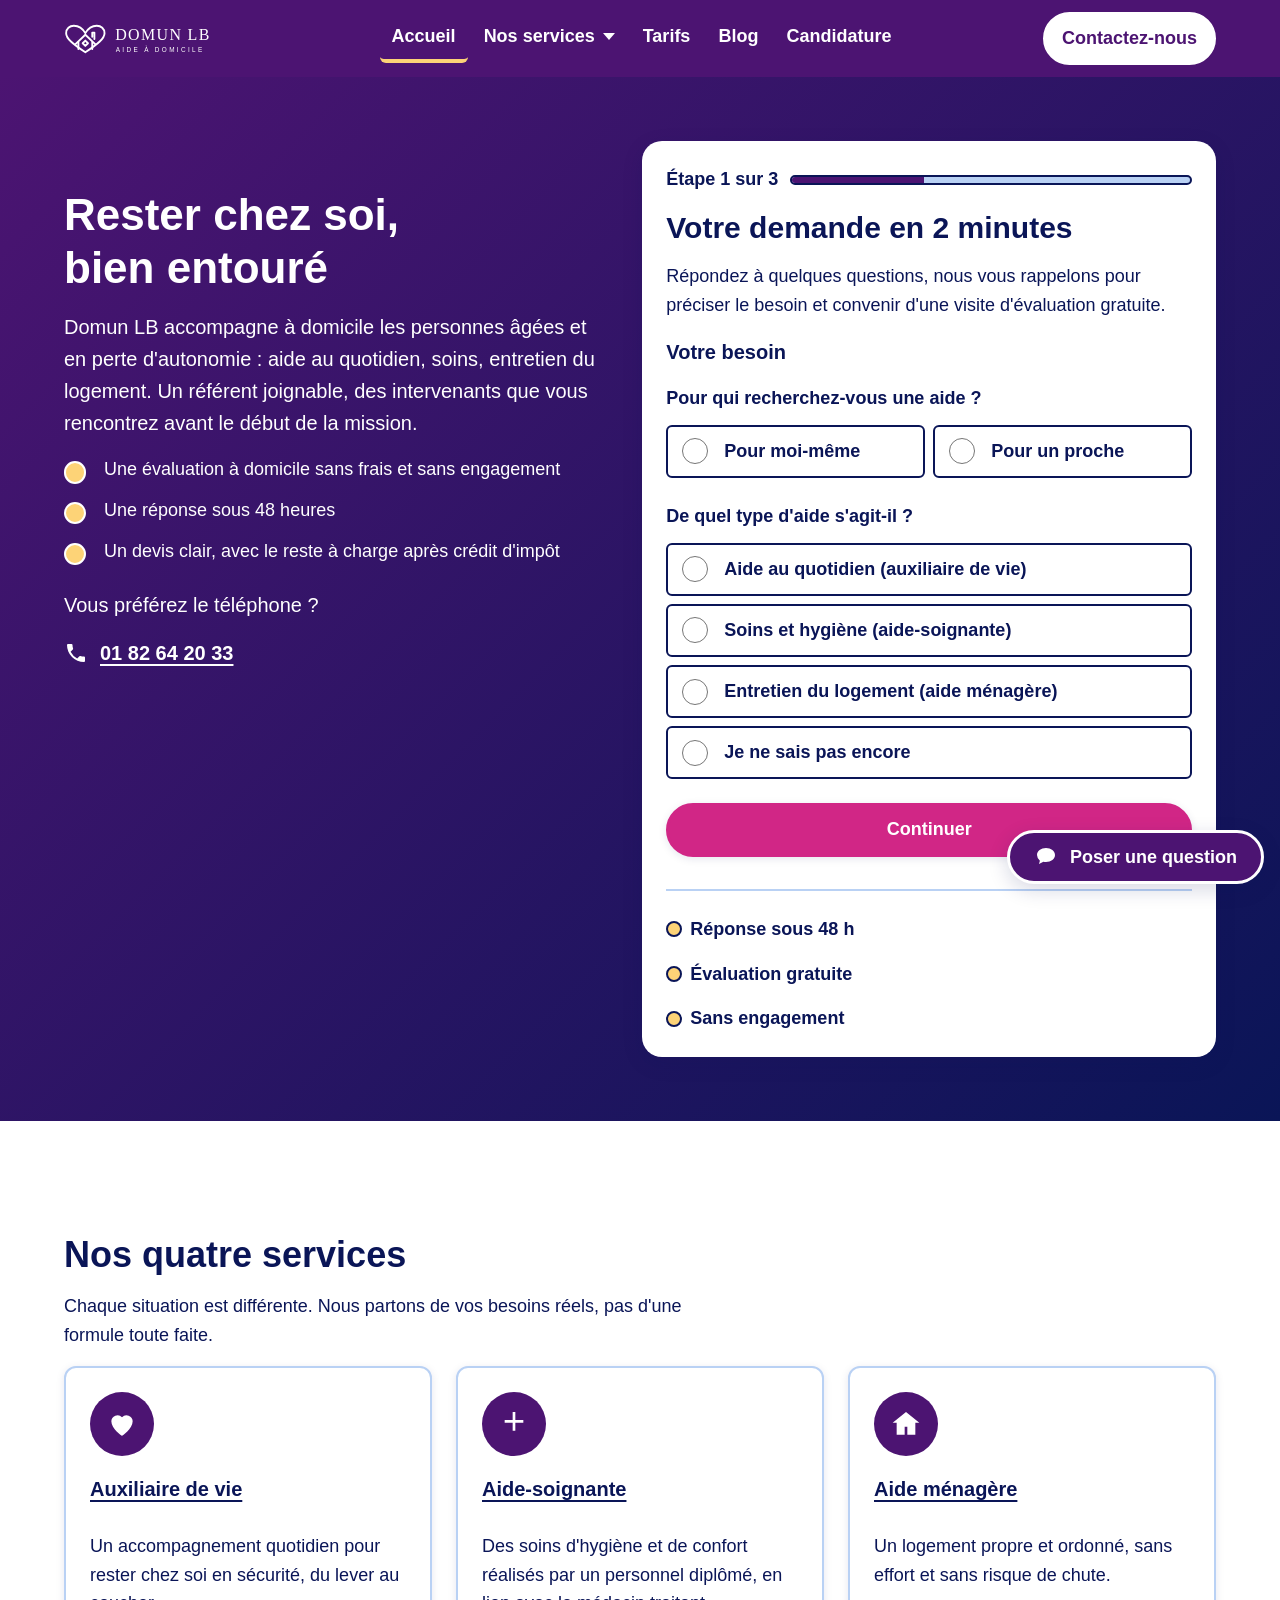
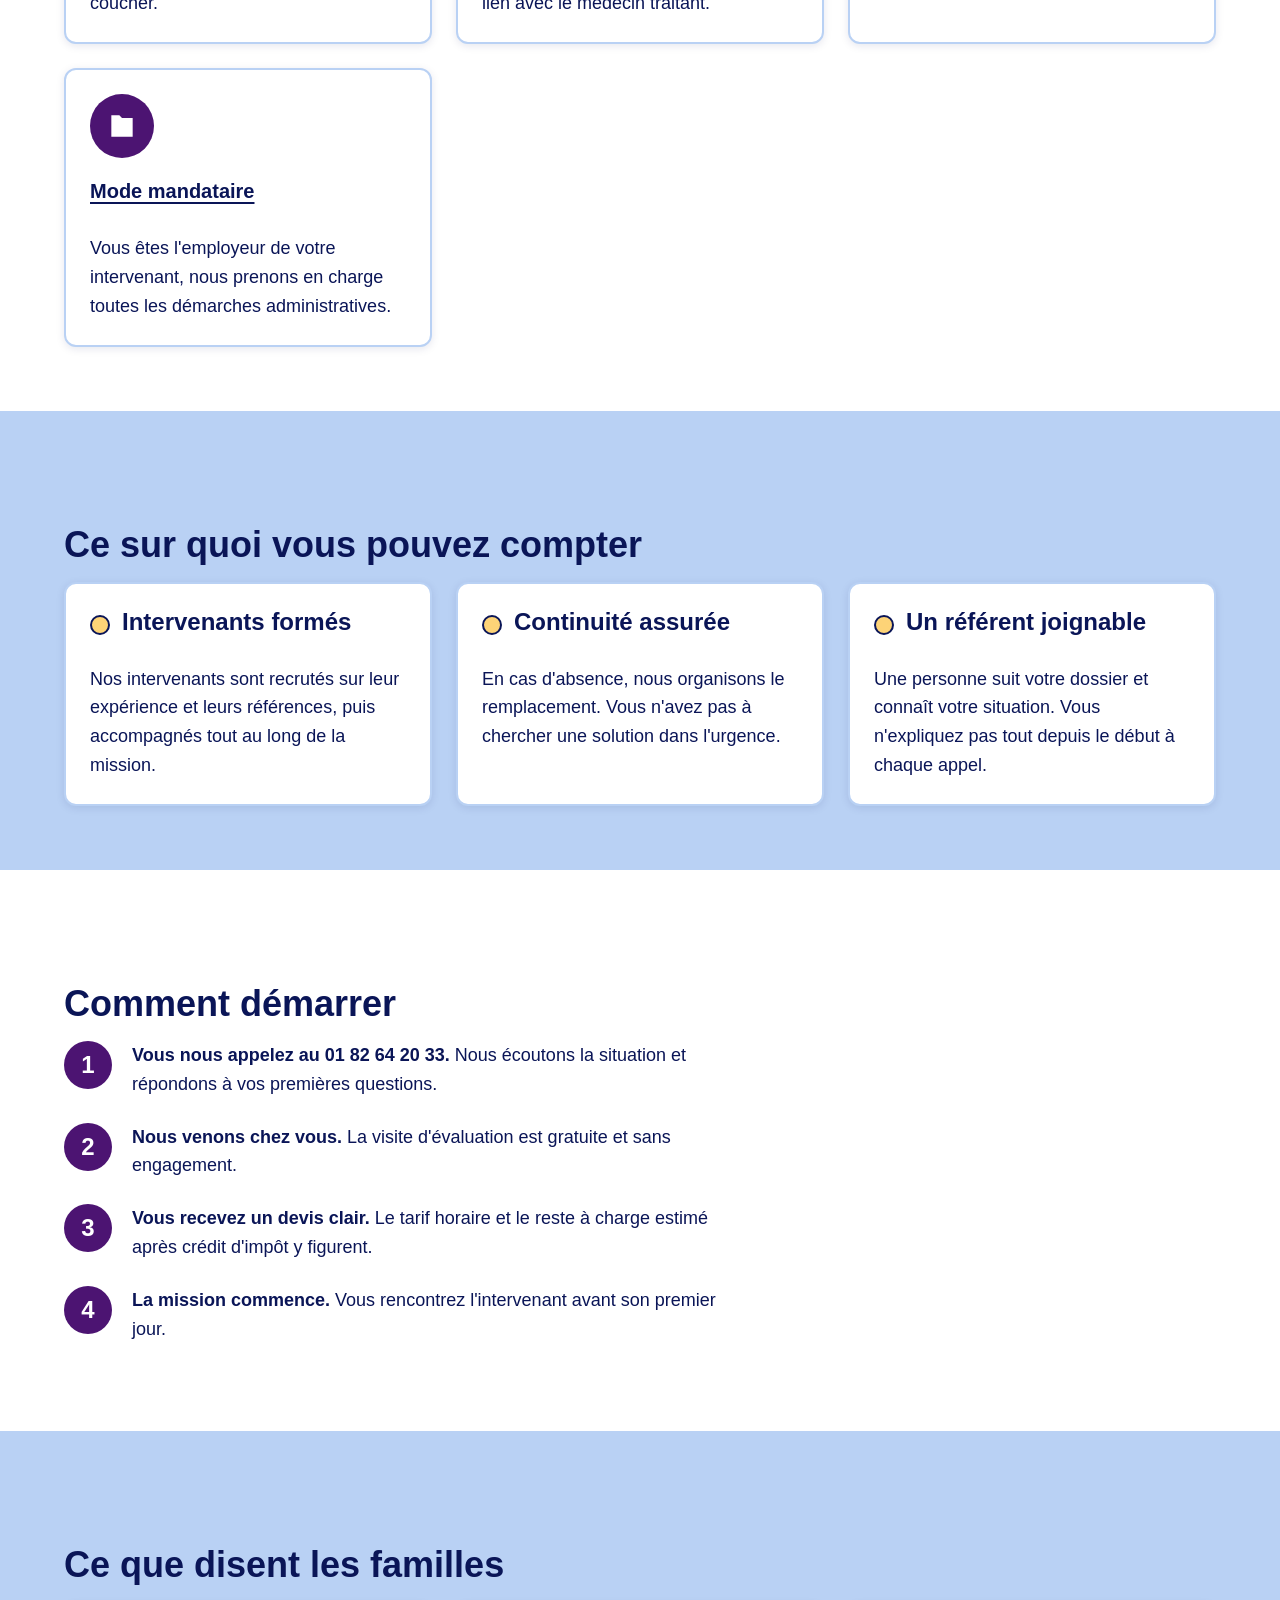
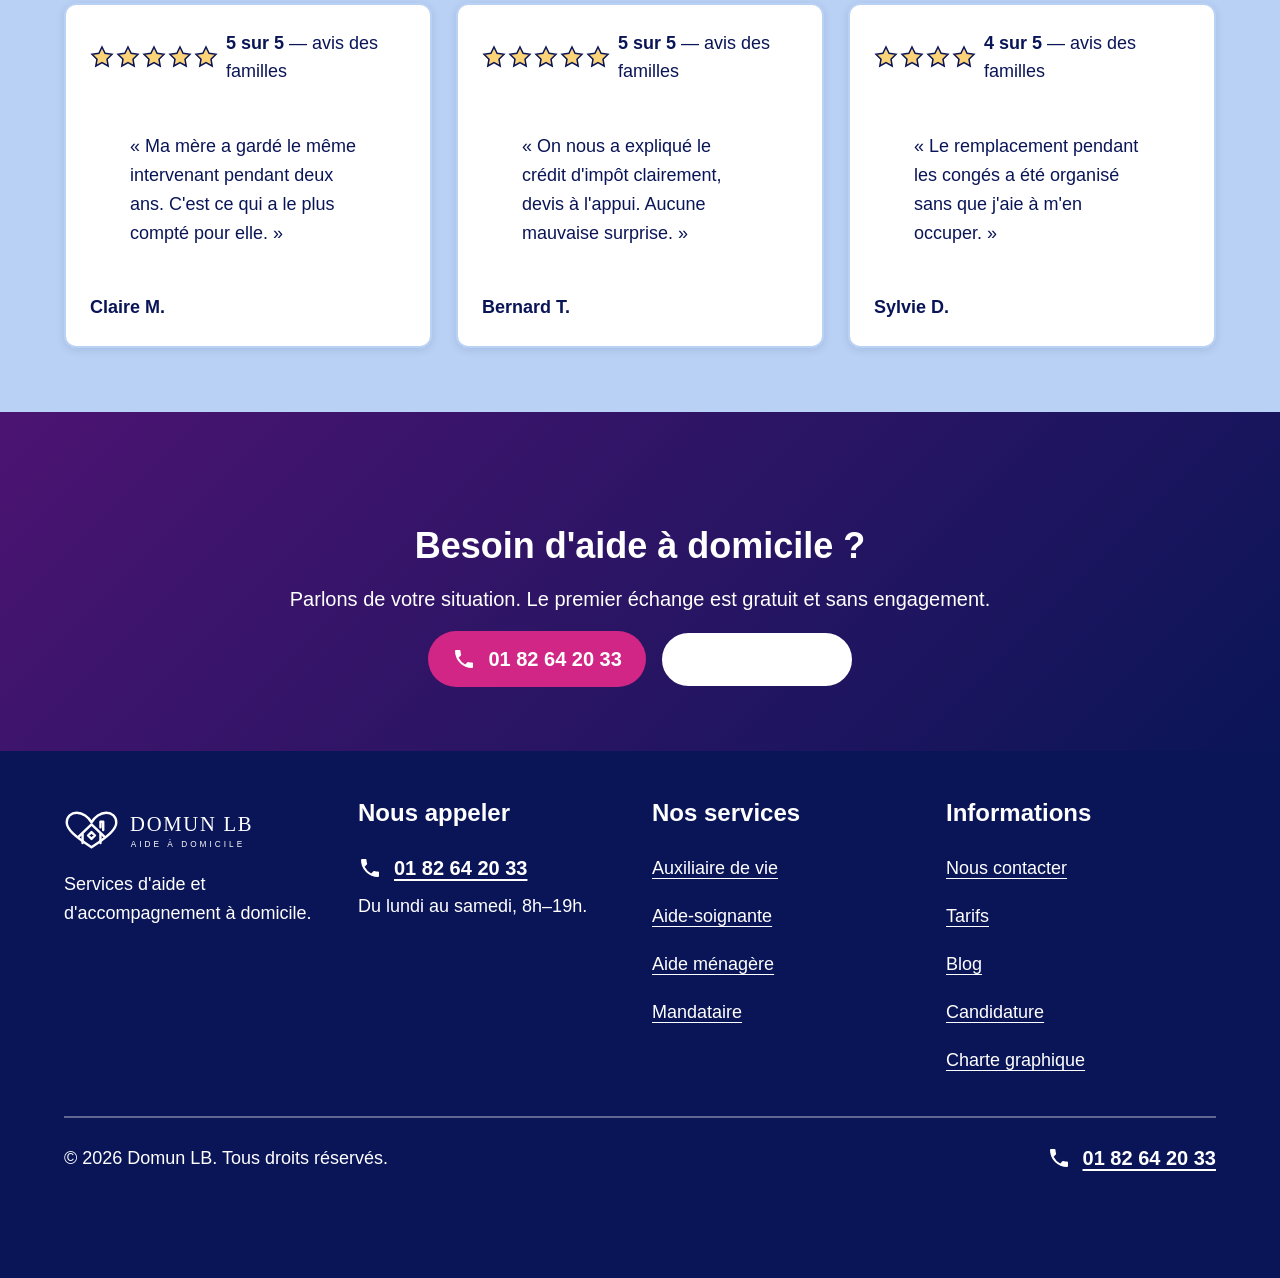
==== index.html @ 0ce753d1 "Feuille de style unique versionnée, et réassurance desserrée Vous voyiez pour la troisième fois une " ====
<!DOCTYPE html>
<html lang="fr">
<head>
<meta charset="utf-8">
<meta name="viewport" content="width=device-width, initial-scale=1">
<title>Aide à domicile pour personnes âgées | Domun LB</title>
<meta name="description" content="Domun LB : auxiliaire de vie, aide-soignante, aide ménagère et mode mandataire. Évaluation à domicile gratuite. 01 82 64 20 33">
<link rel="stylesheet" href="assets/css/domun.css?v=c7c0f2ed6d">
</head>
<body>
<a class="lien-evitement" href="#contenu">Aller au contenu principal</a>

<header class="entete" data-entete>
  <div class="conteneur">
    <a class="entete__logo" href="index.html">
      <img src="assets/img/logo-domunlb-provisoire.svg" alt="Domun LB, accueil" width="330" height="90">
    </a>
    <nav class="entete__nav" id="navigation-principale" data-nav
         aria-label="Navigation principale">
      <ul class="nav-liste">
          <li><a href="index.html" aria-current="page">Accueil</a></li>
          <li class="nav-groupe"><button type="button" class="nav-groupe__bouton" data-sous-menu aria-expanded="false" aria-controls="sous-menu-services">Nos services<span class="nav-groupe__chevron" aria-hidden="true"></span></button><ul class="nav-groupe__liste" id="sous-menu-services" hidden><li><a href="services/auxiliaire-de-vie.html">Auxiliaire de vie</a></li><li><a href="services/aide-soignante.html">Aide-soignante</a></li><li><a href="services/aide-menagere.html">Aide ménagère</a></li><li><a href="services/mandataire.html">Mandataire</a></li></ul></li>
          <li><a href="tarifs.html">Tarifs</a></li>
          <li><a href="blog.html">Blog</a></li>
          <li><a href="candidature.html">Candidature</a></li>
      </ul>
    </nav>
    <div class="entete__actions">
      <a class="bouton bouton--inverse entete__cta" href="contact.html"
         >
        Contactez-nous
      </a>
      <button class="bouton-menu" type="button" data-bouton-menu hidden
              aria-label="Menu" aria-expanded="false"
              aria-controls="navigation-principale">
        <span class="bouton-menu__barres" aria-hidden="true"></span>
        <span class="bouton-menu__texte">Menu</span>
      </button>
    </div>
  </div>
</header>
<main id="contenu">
<section class="section section--degrade">
  <div class="conteneur">
    <div class="duo duo--formulaire">
      <div class="entete-page">
        <h1>Rester chez soi, bien entouré</h1>
        <p class="chapo">Domun LB accompagne à domicile les personnes âgées et en
          perte d'autonomie&nbsp;: aide au quotidien, soins, entretien du logement.
          Un référent joignable, des intervenants que vous rencontrez avant le
          début de la mission.</p>
        <ul class="liste-puces">
          <li>Une évaluation à domicile sans frais et sans engagement</li>
          <li>Une réponse sous 48&nbsp;heures</li>
          <li>Un devis clair, avec le reste à charge après crédit d'impôt</li>
        </ul>
        <p class="accroche-tel">Vous préférez le téléphone&nbsp;?<br>
          <a class="tel" href="tel:+33182642033"><svg class="tel__icone" viewBox="0 0 24 24" aria-hidden="true" focusable="false"><path d="M6.6 10.8a15.1 15.1 0 0 0 6.6 6.6l2.2-2.2a1 1 0 0 1 1-.24 11.4 11.4 0 0 0 3.6.58 1 1 0 0 1 1 1V20a1 1 0 0 1-1 1A17 17 0 0 1 3 4a1 1 0 0 1 1-1h3.5a1 1 0 0 1 1 1 11.4 11.4 0 0 0 .58 3.6 1 1 0 0 1-.25 1z"/></svg><span class="visuellement-cache">Nous appeler au </span><span class="tel__numero">01 82 64 20 33</span></a></p>
      </div>
      <form class="qualif" data-qualification
      action="#" method="post" novalidate aria-labelledby="titre-qualif">
  <h2 id="titre-qualif">Votre demande en 2 minutes</h2>
  <p>Répondez à quelques questions, nous vous rappelons pour préciser le besoin
    et convenir d'une visite d'évaluation gratuite.</p>

  <fieldset class="qualif__etape" data-etape="1">
    <legend>Votre besoin</legend>
    <div class="qualif__question">
        <span class="qualif__intitule" id="intitule-pour-qui">Pour qui recherchez-vous une aide&nbsp;?</span>
        <div class="qualif__options qualif__options--paire" role="radiogroup"
             aria-labelledby="intitule-pour-qui" data-groupe-requis="pour-qui">
          <div class="qualif__option">
            <input type="radio" id="pour-qui-0" name="pour-qui" value="Pour moi-même">
            <label for="pour-qui-0">Pour moi-même</label>
          </div><div class="qualif__option">
            <input type="radio" id="pour-qui-1" name="pour-qui" value="Pour un proche">
            <label for="pour-qui-1">Pour un proche</label>
          </div>
        </div>
      </div>
    <div class="qualif__question">
        <span class="qualif__intitule" id="intitule-type-aide">De quel type d'aide s'agit-il&nbsp;?</span>
        <div class="qualif__options" role="radiogroup"
             aria-labelledby="intitule-type-aide" data-groupe-requis="type-aide">
          <div class="qualif__option">
            <input type="radio" id="type-aide-0" name="type-aide" value="Aide au quotidien (auxiliaire de vie)">
            <label for="type-aide-0">Aide au quotidien (auxiliaire de vie)</label>
          </div><div class="qualif__option">
            <input type="radio" id="type-aide-1" name="type-aide" value="Soins et hygiène (aide-soignante)">
            <label for="type-aide-1">Soins et hygiène (aide-soignante)</label>
          </div><div class="qualif__option">
            <input type="radio" id="type-aide-2" name="type-aide" value="Entretien du logement (aide ménagère)">
            <label for="type-aide-2">Entretien du logement (aide ménagère)</label>
          </div><div class="qualif__option">
            <input type="radio" id="type-aide-3" name="type-aide" value="Je ne sais pas encore">
            <label for="type-aide-3">Je ne sais pas encore</label>
          </div>
        </div>
      </div>
  </fieldset>

  <fieldset class="qualif__etape" data-etape="2">
    <legend>Le rythme souhaité</legend>
    <div class="qualif__question">
        <span class="qualif__intitule" id="intitule-volume">Quel volume d'aide envisagez-vous&nbsp;?</span>
        <div class="qualif__options" role="radiogroup"
             aria-labelledby="intitule-volume" data-groupe-requis="volume">
          <div class="qualif__option">
            <input type="radio" id="volume-0" name="volume" value="Quelques heures par semaine">
            <label for="volume-0">Quelques heures par semaine</label>
          </div><div class="qualif__option">
            <input type="radio" id="volume-1" name="volume" value="Plusieurs heures par jour">
            <label for="volume-1">Plusieurs heures par jour</label>
          </div><div class="qualif__option">
            <input type="radio" id="volume-2" name="volume" value="Une présence jour et nuit">
            <label for="volume-2">Une présence jour et nuit</label>
          </div><div class="qualif__option">
            <input type="radio" id="volume-3" name="volume" value="Je ne sais pas encore">
            <label for="volume-3">Je ne sais pas encore</label>
          </div>
        </div>
      </div>
    <div class="qualif__question">
        <span class="qualif__intitule" id="intitule-delai">Quand souhaitez-vous démarrer&nbsp;?</span>
        <div class="qualif__options qualif__options--paire" role="radiogroup"
             aria-labelledby="intitule-delai" data-groupe-requis="delai">
          <div class="qualif__option">
            <input type="radio" id="delai-0" name="delai" value="Dès que possible">
            <label for="delai-0">Dès que possible</label>
          </div><div class="qualif__option">
            <input type="radio" id="delai-1" name="delai" value="Dans les 15 jours">
            <label for="delai-1">Dans les 15 jours</label>
          </div><div class="qualif__option">
            <input type="radio" id="delai-2" name="delai" value="Dans le mois">
            <label for="delai-2">Dans le mois</label>
          </div><div class="qualif__option">
            <input type="radio" id="delai-3" name="delai" value="Je me renseigne">
            <label for="delai-3">Je me renseigne</label>
          </div>
        </div>
      </div>
  </fieldset>

  <fieldset class="qualif__etape" data-etape="3">
    <legend>Vos coordonnées</legend>
    <div class="champ">
      <label class="champ__libelle" for="qualif-cp">
        Code postal <span class="champ__obligatoire">(obligatoire)</span>
      </label>
      <span class="champ__aide" id="qualif-aide-cp">
        Pour vous orienter vers l'équipe de votre secteur.
      </span>
      <input type="text" id="qualif-cp" name="code-postal" required
             inputmode="numeric" autocomplete="postal-code"
             aria-describedby="qualif-aide-cp">
    </div>
    <div class="champ">
      <label class="champ__libelle" for="qualif-nom">
        Nom et prénom <span class="champ__obligatoire">(obligatoire)</span>
      </label>
      <input type="text" id="qualif-nom" name="nom" required autocomplete="name">
    </div>
    <div class="champ">
      <label class="champ__libelle" for="qualif-tel">
        Téléphone <span class="champ__obligatoire">(obligatoire)</span>
      </label>
      <span class="champ__aide" id="qualif-aide-tel">
        C'est par téléphone que nous vous rappelons. Exemple&nbsp;: 06 12 34 56 78
      </span>
      <input type="tel" id="qualif-tel" name="telephone" required
             autocomplete="tel" aria-describedby="qualif-aide-tel">
    </div>
    <div class="champ">
      <label class="champ__libelle" for="qualif-courriel">Adresse électronique</label>
      <span class="champ__aide" id="qualif-aide-courriel">
        Facultatif. Nous vous répondons par téléphone si vous n'en avez pas.
      </span>
      <input type="email" id="qualif-courriel" name="courriel"
             autocomplete="email" aria-describedby="qualif-aide-courriel">
    </div>
    <div class="champ">
      <div class="choix">
        <input type="checkbox" id="qualif-consentement" name="consentement"
               value="oui" required>
        <label for="qualif-consentement">
          J'accepte d'être rappelé par Domun LB au sujet de ma demande
          <span class="champ__obligatoire">(obligatoire)</span>
        </label>
      </div>
    </div>
  </fieldset>

  <button class="bouton bouton--principal bouton--large" type="submit" data-envoi>
    Être rappelé gratuitement
  </button>

  <ul class="reassurance qualif__reassurance">
    <li>Réponse sous 48&nbsp;h</li>
    <li>Évaluation gratuite</li>
    <li>Sans engagement</li>
  </ul>
</form>
    </div>
  </div>
</section>

<section class="section">
  <div class="conteneur">
    <h2>Nos quatre services</h2>
    <p>Chaque situation est différente. Nous partons de vos besoins réels, pas
      d'une formule toute faite.</p>
    <div class="grille"><article class="carte carte--lien">
      <span class="carte__icone" aria-hidden="true"><svg viewBox="0 0 24 24"><path d="M12 21s-8-5.2-8-11a4.6 4.6 0 0 1 8-3 4.6 4.6 0 0 1 8 3c0 5.8-8 11-8 11z"/></svg></span>
      <h3><a class="carte__lien" href="services/auxiliaire-de-vie.html">Auxiliaire de vie</a></h3>
      <p>Un accompagnement quotidien pour rester chez soi en sécurité, du lever au coucher.</p>
    </article><article class="carte carte--lien">
      <span class="carte__icone" aria-hidden="true"><svg viewBox="0 0 24 24"><path d="M13 3h-2v6H5v2h6v6h2v-6h6V9h-6z"/></svg></span>
      <h3><a class="carte__lien" href="services/aide-soignante.html">Aide-soignante</a></h3>
      <p>Des soins d'hygiène et de confort réalisés par un personnel diplômé, en lien avec le médecin traitant.</p>
    </article><article class="carte carte--lien">
      <span class="carte__icone" aria-hidden="true"><svg viewBox="0 0 24 24"><path d="M12 3 2 11h3v9h6v-6h2v6h6v-9h3z"/></svg></span>
      <h3><a class="carte__lien" href="services/aide-menagere.html">Aide ménagère</a></h3>
      <p>Un logement propre et ordonné, sans effort et sans risque de chute.</p>
    </article><article class="carte carte--lien">
      <span class="carte__icone" aria-hidden="true"><svg viewBox="0 0 24 24"><path d="M4 4h6l2 2h8v14H4z"/></svg></span>
      <h3><a class="carte__lien" href="services/mandataire.html">Mode mandataire</a></h3>
      <p>Vous êtes l'employeur de votre intervenant, nous prenons en charge toutes les démarches administratives.</p>
    </article></div>
  </div>
</section>

<section class="section section--clair">
  <div class="conteneur">
    <h2>Ce sur quoi vous pouvez compter</h2>
    <div class="grille">
      <div class="carte">
        <h3 class="carte__titre">Intervenants formés</h3>
        <p>Nos intervenants sont recrutés sur leur expérience et leurs
          références, puis accompagnés tout au long de la mission.</p>
      </div>
      <div class="carte">
        <h3 class="carte__titre">Continuité assurée</h3>
        <p>En cas d'absence, nous organisons le remplacement. Vous n'avez pas à
          chercher une solution dans l'urgence.</p>
      </div>
      <div class="carte">
        <h3 class="carte__titre">Un référent joignable</h3>
        <p>Une personne suit votre dossier et connaît votre situation. Vous
          n'expliquez pas tout depuis le début à chaque appel.</p>
      </div>
    </div>
  </div>
</section>

<section class="section">
  <div class="conteneur">
    <h2>Comment démarrer</h2>
    <ol class="etapes">
      <li><strong>Vous nous appelez au 01 82 64 20 33.</strong> Nous écoutons la
        situation et répondons à vos premières questions.</li>
      <li><strong>Nous venons chez vous.</strong> La visite d'évaluation est
        gratuite et sans engagement.</li>
      <li><strong>Vous recevez un devis clair.</strong> Le tarif horaire et le
        reste à charge estimé après crédit d'impôt y figurent.</li>
      <li><strong>La mission commence.</strong> Vous rencontrez l'intervenant
        avant son premier jour.</li>
    </ol>
  </div>
</section>

<section class="section section--clair">
  <div class="conteneur">
    <h2>Ce que disent les familles</h2>
    <div class="grille">
      <article class="carte">
        <p class="note"><span class="note__etoiles" aria-hidden="true"><svg viewBox="0 0 24 24" aria-hidden="true" focusable="false"><path d="m12 2 3.1 6.3 6.9 1-5 4.9 1.2 6.8-6.2-3.3-6.2 3.3L7 14.2l-5-4.9 6.9-1z"/></svg><svg viewBox="0 0 24 24" aria-hidden="true" focusable="false"><path d="m12 2 3.1 6.3 6.9 1-5 4.9 1.2 6.8-6.2-3.3-6.2 3.3L7 14.2l-5-4.9 6.9-1z"/></svg><svg viewBox="0 0 24 24" aria-hidden="true" focusable="false"><path d="m12 2 3.1 6.3 6.9 1-5 4.9 1.2 6.8-6.2-3.3-6.2 3.3L7 14.2l-5-4.9 6.9-1z"/></svg><svg viewBox="0 0 24 24" aria-hidden="true" focusable="false"><path d="m12 2 3.1 6.3 6.9 1-5 4.9 1.2 6.8-6.2-3.3-6.2 3.3L7 14.2l-5-4.9 6.9-1z"/></svg><svg viewBox="0 0 24 24" aria-hidden="true" focusable="false"><path d="m12 2 3.1 6.3 6.9 1-5 4.9 1.2 6.8-6.2-3.3-6.2 3.3L7 14.2l-5-4.9 6.9-1z"/></svg></span><span><strong>5 sur 5</strong> — avis des familles</span></p>
        <blockquote><p>«&nbsp;Ma mère a gardé le même intervenant pendant deux ans.
          C'est ce qui a le plus compté pour elle.&nbsp;»</p></blockquote>
        <p><strong>Claire M.</strong></p>
      </article>
      <article class="carte">
        <p class="note"><span class="note__etoiles" aria-hidden="true"><svg viewBox="0 0 24 24" aria-hidden="true" focusable="false"><path d="m12 2 3.1 6.3 6.9 1-5 4.9 1.2 6.8-6.2-3.3-6.2 3.3L7 14.2l-5-4.9 6.9-1z"/></svg><svg viewBox="0 0 24 24" aria-hidden="true" focusable="false"><path d="m12 2 3.1 6.3 6.9 1-5 4.9 1.2 6.8-6.2-3.3-6.2 3.3L7 14.2l-5-4.9 6.9-1z"/></svg><svg viewBox="0 0 24 24" aria-hidden="true" focusable="false"><path d="m12 2 3.1 6.3 6.9 1-5 4.9 1.2 6.8-6.2-3.3-6.2 3.3L7 14.2l-5-4.9 6.9-1z"/></svg><svg viewBox="0 0 24 24" aria-hidden="true" focusable="false"><path d="m12 2 3.1 6.3 6.9 1-5 4.9 1.2 6.8-6.2-3.3-6.2 3.3L7 14.2l-5-4.9 6.9-1z"/></svg><svg viewBox="0 0 24 24" aria-hidden="true" focusable="false"><path d="m12 2 3.1 6.3 6.9 1-5 4.9 1.2 6.8-6.2-3.3-6.2 3.3L7 14.2l-5-4.9 6.9-1z"/></svg></span><span><strong>5 sur 5</strong> — avis des familles</span></p>
        <blockquote><p>«&nbsp;On nous a expliqué le crédit d'impôt clairement,
          devis à l'appui. Aucune mauvaise surprise.&nbsp;»</p></blockquote>
        <p><strong>Bernard T.</strong></p>
      </article>
      <article class="carte">
        <p class="note"><span class="note__etoiles" aria-hidden="true"><svg viewBox="0 0 24 24" aria-hidden="true" focusable="false"><path d="m12 2 3.1 6.3 6.9 1-5 4.9 1.2 6.8-6.2-3.3-6.2 3.3L7 14.2l-5-4.9 6.9-1z"/></svg><svg viewBox="0 0 24 24" aria-hidden="true" focusable="false"><path d="m12 2 3.1 6.3 6.9 1-5 4.9 1.2 6.8-6.2-3.3-6.2 3.3L7 14.2l-5-4.9 6.9-1z"/></svg><svg viewBox="0 0 24 24" aria-hidden="true" focusable="false"><path d="m12 2 3.1 6.3 6.9 1-5 4.9 1.2 6.8-6.2-3.3-6.2 3.3L7 14.2l-5-4.9 6.9-1z"/></svg><svg viewBox="0 0 24 24" aria-hidden="true" focusable="false"><path d="m12 2 3.1 6.3 6.9 1-5 4.9 1.2 6.8-6.2-3.3-6.2 3.3L7 14.2l-5-4.9 6.9-1z"/></svg></span><span><strong>4 sur 5</strong> — avis des familles</span></p>
        <blockquote><p>«&nbsp;Le remplacement pendant les congés a été organisé
          sans que j'aie à m'en occuper.&nbsp;»</p></blockquote>
        <p><strong>Sylvie D.</strong></p>
      </article>
    </div>
  </div>
</section>

<section class="section section--degrade">
  <div class="conteneur centre rappel-action">
    <h2>Besoin d'aide à domicile&nbsp;?</h2>
    <p>Parlons de votre situation. Le premier échange est gratuit et sans engagement.</p>
    <div class="groupe-boutons">
      <a class="tel tel--bouton" href="tel:+33182642033"><svg class="tel__icone" viewBox="0 0 24 24" aria-hidden="true" focusable="false"><path d="M6.6 10.8a15.1 15.1 0 0 0 6.6 6.6l2.2-2.2a1 1 0 0 1 1-.24 11.4 11.4 0 0 0 3.6.58 1 1 0 0 1 1 1V20a1 1 0 0 1-1 1A17 17 0 0 1 3 4a1 1 0 0 1 1-1h3.5a1 1 0 0 1 1 1 11.4 11.4 0 0 0 .58 3.6 1 1 0 0 1-.25 1z"/></svg><span class="visuellement-cache">Nous appeler au </span><span class="tel__numero">01 82 64 20 33</span></a>
      <a class="bouton bouton--inverse" href="tarifs.html">Voir nos tarifs</a>
    </div>
  </div>
</section>
</main>
<footer class="pied">
  <div class="conteneur">
    <div class="grille grille--4">
      <div>
        <span class="pied__logo"><img src="assets/img/logo-domunlb-provisoire.svg" alt="Domun LB" width="330" height="90"></span>
        <p>Services d'aide et d'accompagnement à domicile.</p>
      </div>
      <div>
        <h2>Nous appeler</h2>
        <a class="tel" href="tel:+33182642033"><svg class="tel__icone" viewBox="0 0 24 24" aria-hidden="true" focusable="false"><path d="M6.6 10.8a15.1 15.1 0 0 0 6.6 6.6l2.2-2.2a1 1 0 0 1 1-.24 11.4 11.4 0 0 0 3.6.58 1 1 0 0 1 1 1V20a1 1 0 0 1-1 1A17 17 0 0 1 3 4a1 1 0 0 1 1-1h3.5a1 1 0 0 1 1 1 11.4 11.4 0 0 0 .58 3.6 1 1 0 0 1-.25 1z"/></svg><span class="visuellement-cache">Appeler Domun LB au </span><span class="tel__numero">01 82 64 20 33</span></a>
        <p>Du lundi au samedi, 8h–19h.</p>
      </div>
      <div>
        <h2>Nos services</h2>
        <ul><li><a href="services/auxiliaire-de-vie.html">Auxiliaire de vie</a></li><li><a href="services/aide-soignante.html">Aide-soignante</a></li><li><a href="services/aide-menagere.html">Aide ménagère</a></li><li><a href="services/mandataire.html">Mandataire</a></li></ul>
      </div>
      <div>
        <h2>Informations</h2>
        <ul>
          <li><a href="contact.html">Nous contacter</a></li>
          <li><a href="tarifs.html">Tarifs</a></li>
          <li><a href="blog.html">Blog</a></li>
          <li><a href="candidature.html">Candidature</a></li>
          <li><a href="charte.html">Charte graphique</a></li>
        </ul>
      </div>
    </div>
    <div class="pied__bas">
      <p>© 2026 Domun LB. Tous droits réservés.</p>
      <a class="tel" href="tel:+33182642033"><svg class="tel__icone" viewBox="0 0 24 24" aria-hidden="true" focusable="false"><path d="M6.6 10.8a15.1 15.1 0 0 0 6.6 6.6l2.2-2.2a1 1 0 0 1 1-.24 11.4 11.4 0 0 0 3.6.58 1 1 0 0 1 1 1V20a1 1 0 0 1-1 1A17 17 0 0 1 3 4a1 1 0 0 1 1-1h3.5a1 1 0 0 1 1 1 11.4 11.4 0 0 0 .58 3.6 1 1 0 0 1-.25 1z"/></svg><span class="visuellement-cache">Appeler Domun LB au </span><span class="tel__numero">01 82 64 20 33</span></a>
    </div>
  </div>
</footer>
<div class="chat" data-chat data-prefixe="">
  <button class="chat__lanceur" type="button" data-chat-ouvrir hidden
          aria-expanded="false" aria-controls="chat-panneau">
    <span class="chat__icone"><svg viewBox="0 0 24 24" aria-hidden="true" focusable="false"><path d="M12 3c5 0 9 3.1 9 7s-4 7-9 7a11 11 0 0 1-2.6-.3L5 19l.9-3.3A7.6 7.6 0 0 1 3 10c0-3.9 4-7 9-7z"/></svg></span>
    <span>Poser une question</span>
  </button>

  <div class="chat__panneau" id="chat-panneau" role="dialog"
       aria-labelledby="chat-titre" hidden>
    <div class="chat__entete">
      <h2 class="chat__titre" id="chat-titre" tabindex="-1">Assistant Domun LB</h2>
      <button class="chat__fermer" type="button" data-chat-fermer>
        <span class="visuellement-cache">Fermer la discussion</span>
        <span aria-hidden="true">✕</span>
      </button>
    </div>
    <div class="chat__fil" data-chat-fil role="log" aria-live="polite"></div>
    <div class="chat__choix" data-chat-choix></div>
    <p class="chat__pied">
      Vous préférez parler à quelqu'un&nbsp;?
      <a class="tel" href="tel:+33182642033"><svg class="tel__icone" viewBox="0 0 24 24" aria-hidden="true" focusable="false"><path d="M6.6 10.8a15.1 15.1 0 0 0 6.6 6.6l2.2-2.2a1 1 0 0 1 1-.24 11.4 11.4 0 0 0 3.6.58 1 1 0 0 1 1 1V20a1 1 0 0 1-1 1A17 17 0 0 1 3 4a1 1 0 0 1 1-1h3.5a1 1 0 0 1 1 1 11.4 11.4 0 0 0 .58 3.6 1 1 0 0 1-.25 1z"/></svg><span class="visuellement-cache">Appeler Domun LB au </span><span class="tel__numero">01 82 64 20 33</span></a>
    </p>
  </div>
</div>
<script src="assets/js/navigation.js?v=c7c0f2ed6d" defer></script>
<script src="assets/js/chat.js?v=c7c0f2ed6d" defer></script>
<script src="assets/js/qualification.js?v=c7c0f2ed6d" defer></script>
</body>
</html>
---- assets/css/domun.css ----
/* FICHIER GÉNÉRÉ — ne pas modifier à la main.
   Produit par outils/generer.py à partir de : tokens.css, base.css, mise-en-page.css, composants.css.
   Modifier l'un de ces fichiers, puis relancer la génération. */

/* ==========================================================================
   Domun LB — Jetons de design (design tokens)
   Source unique de vérité pour la charte graphique.
   Aucune couleur ne doit être écrite en dur ailleurs que dans ce fichier.
   ========================================================================== */

:root {
  /* ---- Palette de marque — les 6 seules couleurs autorisées -------------- */
  --navy:   #0a1557;  /* texte principal, titres, pied de page                */
  --violet: #4c1472;  /* couleur de marque, aplats de section, icônes         */
  --rose:   #d12686;  /* boutons d'action et accents — jamais en texte courant */
  --bleu:   #b9d1f4;  /* fonds de section clairs, cartes, encadrés            */
  --jaune:  #fdd377;  /* badges, puces, surlignage, étoiles d'avis            */
  --blanc:  #ffffff;  /* fond de page                                         */

  /* ---- Rôles sémantiques -------------------------------------------------
     On ne consomme JAMAIS --navy/--rose… directement dans les composants :
     on passe par un rôle. Cela rend les règles de la charte lisibles dans
     le code et empêche les usages interdits (texte rose, texte sur jaune…). */

  /* Fonds */
  --fond-page:            var(--blanc);
  --fond-section-clair:   var(--bleu);
  --fond-section-marque:  var(--violet);
  --fond-carte:           var(--blanc);
  --fond-carte-clair:     var(--bleu);
  --fond-pied:            var(--navy);

  /* Textes — uniquement navy sur clair, blanc sur foncé. Contrastes vérifiés
     par outils/verifier-contrastes.py (navy/blanc 16,70:1 — navy/bleu 10,72:1
     — blanc/violet 12,72:1 — blanc/navy 16,70:1). */
  --texte:                var(--navy);
  --texte-sur-clair:      var(--navy);
  --texte-sur-marque:     var(--blanc);
  --texte-sur-pied:       var(--blanc);

  /* Actions */
  --action-fond:          var(--rose);   /* bouton principal, aplat plein     */
  --action-texte:         var(--blanc);  /* blanc/rose = 4,85:1 — conforme AA */
  --action-contour:       var(--violet); /* bouton secondaire                 */

  /* Réassurance — le jaune ne porte jamais de texte ni d'information seule.
     Contraste jaune/blanc = 1,42:1 : tout élément jaune reçoit donc un
     contour navy pour rester perceptible (cf. CHARTE.md §Écarts traités). */
  --reassurance:          var(--jaune);
  --reassurance-contour:  var(--navy);

  /* Bordures et séparateurs */
  --bordure:              var(--bleu);
  --bordure-forte:        var(--violet);

  /* Dégradé — violet vers navy uniquement, jamais violet vers rose. */
  --degrade-marque: linear-gradient(135deg, var(--violet) 0%, var(--navy) 100%);

  /* ---- Typographie -------------------------------------------------------
     Aucune taille n'est exprimée en px : tout est en rem pour que le réglage
     « taille du texte » du navigateur de l'utilisateur reste opérant. */
  --police: "Segoe UI", Roboto, "Helvetica Neue", Arial, system-ui, sans-serif;

  --texte-xs:  1rem;      /* 16 px — mentions légales uniquement, jamais du corps */
  --texte-s:   1.125rem;  /* 18 px — corps de texte, plancher absolu             */
  --texte-m:   1.25rem;   /* 20 px — corps des pages services, chapô             */
  --texte-l:   1.5rem;    /* 24 px                                               */
  --texte-xl:  clamp(1.5rem,   1.2rem + 1.4vw, 1.875rem);  /* 24 → 30 px  h3 */
  --texte-2xl: clamp(1.75rem,  1.3rem + 2.2vw, 2.25rem);   /* 28 → 36 px  h2 */
  --texte-3xl: clamp(2rem,     1.4rem + 3vw,   2.75rem);   /* 32 → 44 px  h1 */

  --interligne:        1.6;   /* non négociable sur tout le texte courant */
  --interligne-titre:  1.2;

  --graisse-normale: 400;
  --graisse-medium:  600;
  --graisse-forte:   700;

  /* ---- Espacements — échelle de 4 px ------------------------------------- */
  --esp-1: 0.25rem;  --esp-2: 0.5rem;   --esp-3: 0.75rem;  --esp-4: 1rem;
  --esp-5: 1.5rem;   --esp-6: 2rem;     --esp-7: 3rem;     --esp-8: 4rem;
  --esp-9: 6rem;

  /* ---- Zones cliquables — plancher non négociable ------------------------ */
  --cible-min: 48px;

  /* ---- Formes et ombres -------------------------------------------------- */
  --rayon-s: 6px;  --rayon-m: 12px;  --rayon-l: 20px;  --rayon-plein: 999px;
  /* Blanc à 35 % — séparateur du pied de page sur navy. */
  --separateur-pied: rgba(255, 255, 255, 0.35);

  --ombre-carte:  0 2px 8px rgba(10, 21, 87, 0.10);
  --ombre-relief: 0 6px 20px rgba(10, 21, 87, 0.16);

  /* ---- Focus — visible partout, jamais supprimé ------------------------- */
  --focus-epaisseur: 3px;
  --focus-couleur:   var(--navy);
  --focus-decalage:  3px;

  /* ---- Largeurs de lecture ---------------------------------------------- */
  --largeur-page:    1200px;
  --largeur-lecture: 68ch;  /* longueur de ligne confortable */
  /* ---- Teintes dérivées -------------------------------------------------
     La charte n'autorise aucune AUTRE couleur : ces trois valeurs ne sont
     donc pas de nouvelles couleurs, mais des mélanges de deux couleurs de la
     palette (color-mix), réservés aux états d'interface — survol, zébrage,
     texte indicatif. Aucune ne sert d'aplat ni de couleur de marque.
     Les valeurs en dur servent de repli aux navigateurs sans color-mix. */
  --rose-fonce: #ad237e;  /* rose 82 % + navy — survol du bouton principal,
                             blanc dessus = 6,33:1                          */
  --bleu-voile: #e6effb;  /* bleu 35 % + blanc — zébrage de tableau,
                             navy dessus = 14,39:1                          */
  --navy-doux:  #40487c;  /* navy 78 % + blanc — texte indicatif de champ,
                             sur blanc = 8,62:1                             */
}

@supports (color: color-mix(in srgb, red, blue)) {
  :root {
    --rose-fonce: color-mix(in srgb, var(--rose)   82%, var(--navy));
    --bleu-voile: color-mix(in srgb, var(--bleu)   35%, var(--blanc));
    --navy-doux:  color-mix(in srgb, var(--navy)   78%, var(--blanc));
  }
}

/* ==========================================================================
   Domun LB — Socle : remise à zéro, typographie, accessibilité de base
   ========================================================================== */

*, *::before, *::after { box-sizing: border-box; }

/* On ne touche PAS à la taille de police de :root — l'utilisateur doit
   pouvoir agrandir le texte depuis son navigateur. */
html {
  -webkit-text-size-adjust: 100%;
  scroll-behavior: smooth;
  /* L'en-tête est collant : sans cette réserve, une ancre viendrait se
     placer dessous. La valeur est réajustée par navigation.js sur la
     hauteur réelle de l'en-tête. */
  scroll-padding-top: calc(var(--hauteur-entete, 9rem) + var(--esp-4));
}

@media (prefers-reduced-motion: reduce) {
  html { scroll-behavior: auto; }
  *, *::before, *::after {
    animation-duration: 0.01ms !important;
    animation-iteration-count: 1 !important;
    transition-duration: 0.01ms !important;
  }
}

body {
  margin: 0;
  background: var(--fond-page);
  color: var(--texte);
  font-family: var(--police);
  font-size: var(--texte-s);        /* 18 px — plancher */
  line-height: var(--interligne);   /* 1,6 */
  font-weight: var(--graisse-normale);
  -webkit-font-smoothing: antialiased;
}

/* Pages services : corps à 20 px, imposé par la charte. */
body.page-service { font-size: var(--texte-m); }

/* ---- Titres ------------------------------------------------------------- */
h1, h2, h3, h4 {
  margin: 0 0 var(--esp-4);
  color: var(--texte);
  line-height: var(--interligne-titre);
  font-weight: var(--graisse-forte);
  text-wrap: balance;
}
h1 { font-size: var(--texte-3xl); }
h2 { font-size: var(--texte-2xl); margin-top: var(--esp-7); }
h3 { font-size: var(--texte-xl);  margin-top: var(--esp-6); }
h4 { font-size: var(--texte-l); }

/* Sur les aplats de marque, les titres passent en blanc. */
.section--marque h1, .section--marque h2, .section--marque h3,
.section--marque h4, .section--marque p, .section--marque li,
.pied h2, .pied h3, .pied p, .pied li { color: var(--texte-sur-marque); }

p, li { max-width: var(--largeur-lecture); }
p { margin: 0 0 var(--esp-4); }

/* ---- Liens -------------------------------------------------------------- */
a { color: var(--texte); text-underline-offset: 0.2em; text-decoration-thickness: 2px; }
a:hover { text-decoration-thickness: 3px; }
/* Le dégradé est aussi un fond foncé : sans lui, un lien y resterait en
   navy (1,31:1 sur le violet), donc illisible. */
.section--marque a, .section--degrade a, .pied a { color: var(--texte-sur-marque); }

/* ---- Focus : visible partout, sur toutes les couleurs de fond ----------- */
:focus-visible {
  outline: var(--focus-epaisseur) solid var(--focus-couleur);
  outline-offset: var(--focus-decalage);
  border-radius: var(--rayon-s);
}
/* Sur fond foncé, l'anneau navy serait invisible : on le passe en blanc. */
.section--marque :focus-visible,
.section--degrade :focus-visible,
.entete :focus-visible,
.pied :focus-visible { outline-color: var(--blanc); }

/* ---- Lien d'évitement --------------------------------------------------- */
.lien-evitement {
  position: absolute; left: var(--esp-4); top: var(--esp-4);
  transform: translateY(-200%);
  z-index: 100;
  background: var(--blanc); color: var(--texte);
  border: 3px solid var(--navy); border-radius: var(--rayon-s);
  padding: var(--esp-3) var(--esp-5);
  font-weight: var(--graisse-forte); text-decoration: none;
}
.lien-evitement:focus { transform: translateY(0); }

/* ---- Utilitaires -------------------------------------------------------- */

/* L'attribut hidden ne pose qu'un display:none de faible priorité, que la
   moindre classe posant un display (.bouton { display: inline-flex }) écrase
   silencieusement. On le rend inconditionnel : sans cela, les éléments
   masqués par le script resteraient visibles. */
[hidden] { display: none !important; }
.visuellement-cache {
  position: absolute !important; width: 1px; height: 1px;
  padding: 0; margin: -1px; overflow: hidden;
  clip-path: inset(50%); white-space: nowrap; border: 0;
}

img { max-width: 100%; height: auto; display: block; }

hr { border: 0; border-top: 2px solid var(--bordure); margin: var(--esp-7) 0; }

/* ---- Impression --------------------------------------------------------- */
@media print {
  .entete__nav, .lien-evitement, .bouton { display: none; }
  body { font-size: 12pt; color: var(--navy); }
}

/* ==========================================================================
   Domun LB — Mise en page : conteneurs, sections, grilles
   ========================================================================== */

.conteneur {
  width: 100%;
  max-width: var(--largeur-page);
  margin-inline: auto;
  padding-inline: var(--esp-5);
}

/* ---- Sections ----------------------------------------------------------- */
.section { padding-block: var(--esp-8); }
.section--serree { padding-block: var(--esp-7); }

/* Fond blanc (défaut) */
.section--blanc  { background: var(--fond-page); }

/* Aplat clair : texte navy sur bleu clair — 10,72:1 */
.section--clair  { background: var(--fond-section-clair); color: var(--texte-sur-clair); }

/* Grand aplat de marque : texte blanc sur violet — 12,72:1 */
.section--marque { background: var(--fond-section-marque); color: var(--texte-sur-marque); }

/* Dégradé autorisé : violet → navy. Le texte blanc reste conforme aux deux
   extrémités (12,72:1 sur violet, 16,70:1 sur navy). */
.section--degrade {
  background: var(--degrade-marque);
  color: var(--texte-sur-marque);
}
.section--degrade h1, .section--degrade h2, .section--degrade h3,
.section--degrade p,  .section--degrade li { color: var(--texte-sur-marque); }

/* ---- Grilles ------------------------------------------------------------ */
.grille {
  display: grid;
  gap: var(--esp-5);
  grid-template-columns: repeat(auto-fit, minmax(min(100%, 300px), 1fr));
}
.grille--2 { grid-template-columns: repeat(auto-fit, minmax(min(100%, 420px), 1fr)); }
.grille--4 { grid-template-columns: repeat(auto-fit, minmax(min(100%, 230px), 1fr)); }

/* Deux colonnes texte + média, empilées sur mobile */
.duo {
  display: grid;
  gap: var(--esp-6);
  grid-template-columns: 1fr;
  align-items: center;
}
@media (min-width: 900px) { .duo { grid-template-columns: 1fr 1fr; } }

/* ---- En-tête de page ---------------------------------------------------- */
.entete-page { padding-block: var(--esp-7) var(--esp-6); }
.entete-page .chapo {
  font-size: var(--texte-m);
  max-width: var(--largeur-lecture);
}
.section--degrade .entete-page__intro { color: var(--texte-sur-marque); }

/* ---- Fil d'Ariane ------------------------------------------------------- */
.fil-ariane { padding-block: var(--esp-4); font-size: var(--texte-s); }
.fil-ariane ol {
  list-style: none; display: flex; flex-wrap: wrap;
  gap: var(--esp-2); margin: 0; padding: 0;
}
.fil-ariane li { max-width: none; display: flex; align-items: center; gap: var(--esp-2); }
.fil-ariane li + li::before { content: "›"; font-weight: var(--graisse-forte); }
.fil-ariane a { display: inline-flex; align-items: center; min-height: var(--cible-min); }
.fil-ariane [aria-current="page"] { font-weight: var(--graisse-forte); }

/* ---- Pile verticale ----------------------------------------------------- */
.pile > * + * { margin-top: var(--esp-4); }
.pile-large > * + * { margin-top: var(--esp-6); }
.centre { text-align: center; }
.centre p, .centre li { margin-inline: auto; }

/* ==========================================================================
   Domun LB — Composants
   ========================================================================== */

/* --------------------------------------------------------------------------
   BOUTONS
   Principal   : rose plein, libellé blanc gras, 18 px mini, cible 48 px mini.
   Secondaire  : contour violet sur fond blanc.
   Le rose reste rare : un seul bouton principal par écran visible.
   ------------------------------------------------------------------------ */
.bouton {
  display: inline-flex;
  align-items: center;
  justify-content: center;
  gap: var(--esp-3);
  min-height: var(--cible-min);          /* 48 px */
  padding: var(--esp-3) var(--esp-6);
  font-family: inherit;
  font-size: var(--texte-s);             /* 18 px plancher */
  font-weight: var(--graisse-forte);
  line-height: 1.3;
  text-align: center;
  text-decoration: none;
  border: 3px solid transparent;
  border-radius: var(--rayon-plein);
  cursor: pointer;
  transition: background-color .18s ease, color .18s ease, transform .18s ease;
}
.bouton:hover { transform: translateY(-2px); }
.bouton:active { transform: translateY(0); }

/* Principal — blanc sur rose = 4,85:1 (conforme AA) */
.bouton--principal {
  background: var(--action-fond);
  color: var(--action-texte);
  border-color: var(--action-fond);
  box-shadow: var(--ombre-carte);
}
.bouton--principal:hover  { background: var(--rose-fonce); border-color: var(--rose-fonce); }
.bouton--principal:visited { color: var(--action-texte); }

/* Secondaire — contour violet sur blanc, libellé violet = 12,72:1 */
.bouton--secondaire {
  background: var(--blanc);
  color: var(--action-contour);
  border-color: var(--action-contour);
}
.bouton--secondaire:hover { background: var(--action-contour); color: var(--blanc); }
.bouton--secondaire:visited { color: var(--action-contour); }
.bouton--secondaire:hover:visited { color: var(--blanc); }

/* Variante posée sur un aplat violet ou un dégradé : blanc plein */
.bouton--inverse {
  background: var(--blanc);
  color: var(--violet);
  border-color: var(--blanc);
}
.bouton--inverse:hover { background: var(--bleu); color: var(--navy); }
.bouton--inverse:visited { color: var(--violet); }

.bouton--large { width: 100%; }
@media (min-width: 600px) { .bouton--large { width: auto; } }

.groupe-boutons {
  display: flex; flex-wrap: wrap; gap: var(--esp-4);
  align-items: center;
}
.centre .groupe-boutons { justify-content: center; }

/* --------------------------------------------------------------------------
   TÉLÉPHONE — visible en permanence, cliquable, en en-tête et en pied
   ------------------------------------------------------------------------ */
.tel {
  display: inline-flex; align-items: center; gap: var(--esp-3);
  min-height: var(--cible-min);
  font-size: var(--texte-m);
  font-weight: var(--graisse-forte);
  text-decoration: none;
  white-space: nowrap;
}
.tel__icone { flex: none; width: 24px; height: 24px; fill: currentColor; }
.tel__numero { text-decoration: underline; text-underline-offset: 0.2em; }

/* Téléphone en bouton d'appel (mobile, bandeaux d'action) */
.tel--bouton {
  background: var(--action-fond); color: var(--action-texte);
  border-radius: var(--rayon-plein);
  padding: var(--esp-3) var(--esp-5);
}
.tel--bouton .tel__numero { text-decoration: none; }
.tel--bouton:hover { background: var(--rose-fonce); }

/* --------------------------------------------------------------------------
   EN-TÊTE
   ------------------------------------------------------------------------ */
/* --------------------------------------------------------------------------
   EN-TÊTE — une seule ligne : logo | navigation | téléphone
   Posé sur le violet de la marque, pour que le fond du logo s'y fonde.
   Texte blanc : 12,72:1.
   ------------------------------------------------------------------------ */
.entete {
  position: sticky; top: 0; z-index: 50;
  background: var(--fond-section-marque);
  color: var(--texte-sur-marque);
}
.entete--defile { box-shadow: var(--ombre-relief); }
.entete .conteneur {
  display: flex; flex-wrap: nowrap;
  align-items: center; justify-content: space-between;
  gap: var(--esp-4);
  padding-block: var(--esp-3);
}
.entete__logo {
  display: inline-flex; align-items: center; min-height: var(--cible-min);
  /* Le logo absorbe la contrainte en très petit écran : sans cela, il
     pousserait la ligne au débordement plutôt que de se réduire. */
  flex: 0 1 auto; min-width: 0;
  /* Si l'image ne se charge pas, son texte de remplacement doit rester
     lisible sur le violet — en navy il serait à 1,31:1. */
  color: var(--texte-sur-marque);
}
.entete__logo img {
  height: 48px; width: auto; max-width: 100%; object-fit: contain;
  transition: height .18s ease;
}
.entete--defile .entete__logo img { height: 38px; }

.entete__actions { display: flex; align-items: center; gap: var(--esp-3); flex: none; }
/* Les horaires ne figurent plus ici : empilées sous le numéro, elles
   formaient la seconde ligne de l'en-tête. Elles restent dans le pied de
   page et dans l'assistant de discussion. */
.entete .tel { color: var(--texte-sur-marque); white-space: nowrap; }

/* ---- Navigation --------------------------------------------------------- */
.entete__nav { flex: 0 1 auto; min-width: 0; }
.nav-liste {
  list-style: none; margin: 0; padding: 0;
  display: flex; flex-wrap: nowrap; gap: var(--esp-1);
}
.nav-liste li { max-width: none; }
.nav-liste a, .nav-groupe__bouton {
  display: flex; align-items: center; gap: var(--esp-2);
  min-height: var(--cible-min);
  padding: var(--esp-2) var(--esp-3);
  font-family: inherit;
  font-size: var(--texte-s);
  font-weight: var(--graisse-medium);
  color: var(--texte-sur-marque);
  text-decoration: none;
  white-space: nowrap;
  background: transparent;
  border: 0;
  border-bottom: 4px solid transparent;
  border-radius: var(--rayon-s);
  cursor: pointer;
}
/* Au survol, texte navy sur bleu clair : 10,72:1. */
.nav-liste a:hover, .nav-groupe__bouton:hover { background: var(--bleu); color: var(--navy); }
/* La page ou la section courante est signalée par la graisse ET un trait
   jaune (8,94:1 sur le violet) : jamais par la couleur seule. */
.nav-liste a[aria-current="page"],
.nav-groupe__bouton[data-section-courante="true"] {
  font-weight: var(--graisse-forte);
  border-bottom-color: var(--jaune);
}

/* Sous-menu des services — ouverture au clic, jamais au survol : un menu qui
   se déplie au passage de la souris est difficile à viser. */
.nav-groupe { position: relative; }
.nav-groupe__chevron {
  width: 0; height: 0; flex: none;
  border-left: 6px solid transparent;
  border-right: 6px solid transparent;
  border-top: 7px solid currentColor;
}
.nav-groupe__bouton[aria-expanded="true"] .nav-groupe__chevron {
  border-top: 0; border-bottom: 7px solid currentColor;
}
.nav-groupe__liste {
  position: absolute; top: calc(100% + var(--esp-2)); left: 0;
  min-width: 17rem;
  margin: 0; padding: var(--esp-2);
  list-style: none;
  background: var(--violet);
  border: 3px solid var(--blanc);
  border-radius: var(--rayon-m);
  box-shadow: var(--ombre-relief);
}
.nav-groupe__liste a {
  border-bottom: 0; border-left: 5px solid transparent;
  padding: var(--esp-2) var(--esp-4);
}
.nav-groupe__liste a[aria-current="page"] { border-left-color: var(--jaune); }

/* Bouton menu (petit écran) */
.bouton-menu {
  display: none;
  align-items: center; gap: var(--esp-3);
  min-height: var(--cible-min); padding: var(--esp-2) var(--esp-4);
  background: var(--blanc); color: var(--violet);
  border: 3px solid var(--blanc); border-radius: var(--rayon-s);
  font-family: inherit; font-size: var(--texte-s);
  font-weight: var(--graisse-forte); cursor: pointer;
}
.bouton-menu__barres { display: block; width: 24px; height: 3px; background: currentColor;
  position: relative; }
.bouton-menu__barres::before, .bouton-menu__barres::after {
  content: ""; position: absolute; left: 0; width: 24px; height: 3px; background: currentColor; }
.bouton-menu__barres::before { top: -8px; }
.bouton-menu__barres::after  { top: 8px; }

/* En dessous de 1100 px, la navigation à plat ne tient plus sur la ligne :
   elle passe derrière le bouton Menu, et l'en-tête reste sur une ligne. */
@media (max-width: 1099px) {
  .bouton-menu { display: inline-flex; }
  .entete__nav {
    position: absolute; left: 0; right: 0; top: 100%;
    background: var(--violet);
    border-top: 2px solid var(--separateur-pied);
    box-shadow: var(--ombre-relief);
    max-height: calc(100vh - var(--hauteur-entete, 6rem));
    overflow-y: auto;
  }
  .entete .conteneur { position: relative; }
  .entete__nav[data-ouvert="false"] { display: none; }
  .nav-liste { flex-direction: column; flex-wrap: wrap; gap: 0; padding: var(--esp-3); }
  .nav-liste li { width: 100%; }
  .nav-liste a, .nav-groupe__bouton {
    width: 100%; border-bottom: 0; border-left: 5px solid transparent;
    padding: var(--esp-3) var(--esp-4);
  }
  .nav-liste a[aria-current="page"],
  .nav-groupe__bouton[data-section-courante="true"] { border-left-color: var(--jaune); }
  .nav-groupe__bouton { justify-content: space-between; }
  /* Déplié en place plutôt qu'en surcouche. */
  .nav-groupe__liste {
    position: static; min-width: 0;
    border: 0; box-shadow: none; border-radius: 0;
    padding: 0 0 0 var(--esp-4);
  }
}

/* Très petits écrans : le libellé du bouton disparaît au profit de
   l'icône seule, pour que la ligne reste unique. Le nom accessible est
   conservé par l'attribut aria-label posé par le script. */
@media (max-width: 619px) {
  .entete__logo img { height: 36px; }
  .bouton-menu__texte { display: none; }
  .bouton-menu { padding: var(--esp-2) var(--esp-3); }
  .entete .conteneur { gap: var(--esp-3); }
  .entete .conteneur { padding-inline: var(--esp-3); }
  /* Seule l'icône s'efface : le numéro lui-même doit rester visible. */
  .entete .tel__icone { display: none; }
}

/* --------------------------------------------------------------------------
   CARTES
   ------------------------------------------------------------------------ */
.carte {
  background: var(--fond-carte);
  color: var(--texte);
  border: 2px solid var(--bordure);
  border-radius: var(--rayon-m);
  padding: var(--esp-5);
  box-shadow: var(--ombre-carte);
  display: flex; flex-direction: column; gap: var(--esp-3);
}
.carte > :last-child { margin-bottom: 0; }
.carte h3 { margin-top: 0; }
.carte p, .carte li { max-width: none; }

.carte--clair { background: var(--fond-carte-clair); border-color: var(--violet); }
.carte--marque { background: var(--violet); border-color: var(--violet); color: var(--blanc); }
.carte--marque h3, .carte--marque p, .carte--marque li { color: var(--blanc); }

/* Carte cliquable : toute la carte est la cible, le lien reste le point focus */
.carte--lien { position: relative; transition: transform .18s ease, box-shadow .18s ease; }
.carte--lien:hover { transform: translateY(-4px); box-shadow: var(--ombre-relief); }
.carte--lien .carte__lien::after { content: ""; position: absolute; inset: 0; }
.carte__lien { font-weight: var(--graisse-forte); font-size: var(--texte-m); }

/* Icône de carte : rond violet, glyphe blanc */
.carte__icone {
  flex: none;
  display: grid; place-items: center;
  width: 64px; height: 64px;
  border-radius: 50%;
  background: var(--violet); color: var(--blanc);
}
.carte__icone svg { width: 32px; height: 32px; fill: currentColor; }
.carte--marque .carte__icone { background: var(--blanc); color: var(--violet); }

/* --------------------------------------------------------------------------
   RÉASSURANCE EN JAUNE
   Le jaune ne porte jamais de texte ni d'information seule, et reçoit
   toujours un contour navy — sans quoi il disparaîtrait sur blanc (1,42:1).
   ------------------------------------------------------------------------ */
.badge {
  display: inline-flex; align-items: center; gap: var(--esp-2);
  /* Dans une carte, qui est un conteneur flex en colonne, un badge devient un
     élément flex et s'étire sur toute la largeur : il prend alors l'allure
     d'un bouton pleine largeur. On l'en empêche. */
  align-self: flex-start;
  padding: var(--esp-2) var(--esp-4);
  background: var(--reassurance);
  color: var(--navy);                              /* navy/jaune = 11,74:1 */
  border: 2px solid var(--reassurance-contour);
  border-radius: var(--rayon-plein);
  font-size: var(--texte-s);
  font-weight: var(--graisse-forte);
  line-height: 1.3;
}
.badge--discret { background: var(--blanc); }

/* Titre de carte marqué d'une pastille jaune. Remplace l'emploi d'un badge
   comme titre : un cartouche plein occupait toute la largeur de la carte et se
   lisait comme un bouton, alors qu'il ne mène nulle part. Le jaune revient
   ici à ce que la charte lui assigne — un micro-élément. */
.carte__titre {
  /* Aligné sur la première ligne, et non centré sur l'ensemble : sur un titre
     qui passe sur deux lignes, la pastille se retrouvait à mi-hauteur. */
  display: flex; align-items: flex-start; gap: var(--esp-3);
  margin-top: 0;
  font-size: var(--texte-l);
}
.carte__titre::before {
  content: "";
  margin-top: 0.28em;
  flex: none; width: 1.25rem; height: 1.25rem;
  background: var(--reassurance);
  border: 2px solid var(--reassurance-contour);
  border-radius: 50%;
}
.carte--marque .carte__titre::before { border-color: var(--blanc); }

/* Ligne de réassurance : trois mentions courtes séparées par des pastilles,
   au lieu de trois cartouches pleins qui se bousculaient sur deux rangées. */
.reassurance {
  display: flex; flex-wrap: wrap;
  gap: var(--esp-3) var(--esp-6);
  margin: 0; padding: 0;
  list-style: none;
  font-size: var(--texte-s);
  font-weight: var(--graisse-forte);
}
.reassurance li {
  display: flex; align-items: center; gap: var(--esp-2);
  max-width: none;
}
.reassurance li::before {
  content: "";
  flex: none; width: 1rem; height: 1rem;
  background: var(--reassurance);
  border: 2px solid var(--reassurance-contour);
  border-radius: 50%;
}

/* Liste à puces jaunes */
.liste-puces { list-style: none; margin: 0; padding: 0; }
.liste-puces li {
  position: relative;
  padding-left: 2.5rem;
  margin-bottom: var(--esp-3);
}
.liste-puces li::before {
  content: "";
  position: absolute; left: 0; top: 0.35em;
  width: 1.4rem; height: 1.4rem;
  background: var(--reassurance);
  border: 2px solid var(--reassurance-contour);
  border-radius: 50%;
}
/* Sur fond de marque, le contour de puce passe en blanc */
.section--marque .liste-puces li::before,
.section--degrade .liste-puces li::before,
.carte--marque .liste-puces li::before { border-color: var(--blanc); }

/* Surlignage jaune sur du texte navy — 11,74:1 */
.surligne {
  background: var(--reassurance);
  color: var(--navy);
  padding: 0 var(--esp-2);
  border-radius: var(--rayon-s);
  box-decoration-break: clone;
}

/* Étoiles d'avis — jaune contourné navy + équivalent textuel obligatoire */
.note { display: inline-flex; align-items: center; gap: var(--esp-2); }
.note__etoiles { display: inline-flex; gap: 2px; }
.note__etoiles svg {
  width: 24px; height: 24px;
  fill: var(--reassurance);
  stroke: var(--reassurance-contour); stroke-width: 1.5;
}
.section--marque .note__etoiles svg, .section--degrade .note__etoiles svg { stroke: var(--blanc); }

/* --------------------------------------------------------------------------
   FORMULAIRES
   Libellé visible AU-DESSUS du champ, jamais en placeholder seul.
   ------------------------------------------------------------------------ */
.formulaire { max-width: 40rem; }
.champ { margin-bottom: var(--esp-5); }

.champ__libelle {
  display: block;
  margin-bottom: var(--esp-2);
  font-size: var(--texte-s);
  font-weight: var(--graisse-forte);
  color: var(--texte);
}
.champ__obligatoire { color: var(--navy); font-weight: var(--graisse-forte); }
.champ__aide {
  display: block;
  margin: 0 0 var(--esp-2);
  font-size: var(--texte-s);
  max-width: none;
}

.champ input, .champ select, .champ textarea {
  display: block; width: 100%;
  min-height: var(--cible-min);
  padding: var(--esp-3) var(--esp-4);
  font-family: inherit;
  font-size: var(--texte-s);
  line-height: var(--interligne);
  color: var(--texte);
  background: var(--blanc);
  border: 2px solid var(--navy);
  border-radius: var(--rayon-s);
}
.champ textarea { min-height: 10rem; resize: vertical; }
.champ input:hover, .champ select:hover, .champ textarea:hover { border-color: var(--violet); }

/* Le placeholder est décoratif : il ne remplace jamais le libellé. */
.champ ::placeholder { color: var(--navy-doux); opacity: 1; }

/* Cases à cocher et boutons radio : cible de 48 px sur tout le libellé */
.choix { display: flex; align-items: flex-start; gap: var(--esp-3); }
.choix + .choix { margin-top: var(--esp-2); }
.choix input { width: 28px; height: 28px; min-height: 28px; margin: 10px 0 0; flex: none; }
.choix label { min-height: var(--cible-min); display: flex; align-items: center; }

/* Erreurs : couleur + icône + texte, jamais la couleur seule */
.champ--erreur input, .champ--erreur select, .champ--erreur textarea {
  border-color: var(--violet); border-width: 3px;
}
.champ__erreur {
  display: flex; align-items: center; gap: var(--esp-2);
  margin-top: var(--esp-2);
  font-weight: var(--graisse-forte);
  color: var(--navy);
}
.champ__erreur::before {
  content: "!";
  display: grid; place-items: center;
  flex: none; width: 1.5rem; height: 1.5rem;
  background: var(--violet); color: var(--blanc);
  border-radius: 50%; font-size: var(--texte-s);
}

fieldset { border: 2px solid var(--bordure); border-radius: var(--rayon-m);
  padding: var(--esp-4) var(--esp-5); margin: 0 0 var(--esp-5); }
legend { font-weight: var(--graisse-forte); font-size: var(--texte-m); padding-inline: var(--esp-2); }

/* --------------------------------------------------------------------------
   TABLEAU DE TARIFS
   ------------------------------------------------------------------------ */
.tableau-enveloppe { overflow-x: auto; }
.tableau {
  width: 100%; border-collapse: collapse;
  font-size: var(--texte-s);
  min-width: 34rem;
}
.tableau caption {
  text-align: left; font-weight: var(--graisse-forte);
  font-size: var(--texte-m); padding-bottom: var(--esp-3);
}
.tableau th, .tableau td {
  padding: var(--esp-4);
  text-align: left;
  border-bottom: 2px solid var(--bordure);
  vertical-align: top;
}
.tableau thead th { background: var(--violet); color: var(--blanc); }
.tableau thead th:first-child { border-top-left-radius: var(--rayon-s); }
.tableau thead th:last-child  { border-top-right-radius: var(--rayon-s); }
.tableau tbody tr:nth-child(even) { background: var(--bleu-voile); }
.tableau th[scope="row"] { font-weight: var(--graisse-forte); }
.tableau .tarif { font-size: var(--texte-m); font-weight: var(--graisse-forte); white-space: nowrap; }

/* --------------------------------------------------------------------------
   ENCADRÉS ET DIVERS
   ------------------------------------------------------------------------ */
.encadre {
  background: var(--fond-section-clair);
  color: var(--texte-sur-clair);
  border-left: 8px solid var(--violet);
  border-radius: var(--rayon-m);
  padding: var(--esp-5);
}
.encadre h3 { margin-top: 0; }
.encadre p, .encadre li { max-width: none; }

/* Étapes numérotées */
.etapes { list-style: none; margin: 0; padding: 0; counter-reset: etape; }
.etapes li {
  counter-increment: etape;
  position: relative;
  padding-left: 4.25rem;
  margin-bottom: var(--esp-5);
  max-width: var(--largeur-lecture);
}
.etapes li::before {
  content: counter(etape);
  position: absolute; left: 0; top: 0;
  display: grid; place-items: center;
  width: 3rem; height: 3rem;
  background: var(--violet); color: var(--blanc);
  border-radius: 50%;
  font-size: var(--texte-l); font-weight: var(--graisse-forte);
  line-height: 1;
}
.section--marque .etapes li::before, .section--degrade .etapes li::before {
  background: var(--blanc); color: var(--violet);
}

/* Questions fréquentes */
.faq details {
  border: 2px solid var(--bordure);
  border-radius: var(--rayon-m);
  margin-bottom: var(--esp-4);
  background: var(--blanc);
}
.faq summary {
  display: flex; align-items: center; justify-content: space-between; gap: var(--esp-4);
  min-height: var(--cible-min);
  padding: var(--esp-4) var(--esp-5);
  font-size: var(--texte-m);
  font-weight: var(--graisse-forte);
  cursor: pointer;
  list-style: none;
}
.faq summary::-webkit-details-marker { display: none; }
.faq summary::after { content: "+"; font-size: var(--texte-l); flex: none; }
.faq details[open] summary::after { content: "–"; }
.faq details[open] summary { border-bottom: 2px solid var(--bordure); }
.faq details > :not(summary) { padding-inline: var(--esp-5); }
.faq details > :last-child { padding-bottom: var(--esp-4); }

/* Article de blog en liste */
.article-liste { display: flex; flex-direction: column; gap: var(--esp-3); }
.article-liste__meta { font-size: var(--texte-s); margin: 0; }
.article-liste h3 { margin: 0; }

/* Bandeau d'appel à l'action */
.rappel-action { text-align: center; }
.rappel-action p { margin-inline: auto; font-size: var(--texte-m); }

/* --------------------------------------------------------------------------
   PIED DE PAGE
   ------------------------------------------------------------------------ */
.pied { background: var(--fond-pied); color: var(--texte-sur-pied); padding-block: var(--esp-7) var(--esp-5); }
.pied a { color: var(--texte-sur-pied); }
.pied h2, .pied h3 { color: var(--texte-sur-pied); margin-top: 0; font-size: var(--texte-l); }
.pied .tel { color: var(--texte-sur-pied); }
.pied ul { list-style: none; margin: 0; padding: 0; }
.pied li { max-width: none; }
.pied li a {
  display: inline-flex; align-items: center;
  min-height: var(--cible-min);
  text-decoration: underline; text-underline-offset: 0.2em;
}
/* Plus de pastille blanche : le logo est en trait blanc, il se pose
   directement sur le navy du pied de page. Sur un fond blanc, il aurait
   disparu. */
.pied__logo { display: inline-block; }
.pied__logo img { height: 62px; width: auto; }
.pied__bas {
  margin-top: var(--esp-6); padding-top: var(--esp-4);
  border-top: 2px solid var(--separateur-pied);
  display: flex; flex-wrap: wrap; gap: var(--esp-4);
  align-items: center; justify-content: space-between;
  font-size: var(--texte-s);
}
.pied__bas p { margin: 0; max-width: none; }

/* --------------------------------------------------------------------------
   FORMULAIRE DE QUALIFICATION (page d'accueil)
   Parcours en trois étapes. Sans JavaScript, les trois étapes s'affichent à
   la suite et le formulaire reste entièrement utilisable : la découpe en
   étapes est une amélioration progressive, jamais une condition d'accès.
   ------------------------------------------------------------------------ */
.qualif {
  background: var(--blanc);
  color: var(--texte);
  border-radius: var(--rayon-l);
  padding: var(--esp-5);
  box-shadow: var(--ombre-relief);
  max-width: none;
}
.qualif h2 { margin-top: 0; font-size: var(--texte-xl); color: var(--texte); }
.qualif p, .qualif li { max-width: none; }

/* Progression — annoncée aux lecteurs d'écran à chaque changement d'étape */
.qualif__progression {
  display: flex; align-items: center; gap: var(--esp-3);
  margin: 0 0 var(--esp-4);
  font-size: var(--texte-s);
  font-weight: var(--graisse-forte);
}
.qualif__jauge {
  flex: 1; height: 10px;
  background: var(--bleu);
  border: 2px solid var(--navy);
  border-radius: var(--rayon-plein);
  overflow: hidden;
}
.qualif__jauge span {
  display: block; height: 100%;
  background: var(--violet);
  transition: width .25s ease;
}

/* Étapes : le fieldset porte la question, la legend est le titre de l'étape */
.qualif__etape { border: 0; padding: 0; margin: 0 0 var(--esp-5); }
.qualif__etape legend {
  padding: 0;
  font-size: var(--texte-m);
  font-weight: var(--graisse-forte);
  margin-bottom: var(--esp-4);
}
.qualif__question { margin-bottom: var(--esp-5); }
.qualif__question:last-child { margin-bottom: 0; }
.qualif__intitule {
  display: block;
  margin: 0 0 var(--esp-3);
  font-size: var(--texte-s);
  font-weight: var(--graisse-forte);
}

/* Options cliquables : la case reste visible, l'état sélectionné est signalé
   par la bordure ET le fond ET la case cochée — jamais par la couleur seule. */
.qualif__options { display: grid; gap: var(--esp-2); }
@media (min-width: 560px) { .qualif__options--paire { grid-template-columns: 1fr 1fr; } }

.qualif__option { position: relative; }
.qualif__option input {
  position: absolute; z-index: 1;
  left: var(--esp-4); top: 50%; transform: translateY(-50%);
  width: 26px; height: 26px; margin: 0;
}
.qualif__option label {
  display: flex; align-items: center;
  min-height: var(--cible-min);
  padding: var(--esp-3) var(--esp-4) var(--esp-3) 3.5rem;
  background: var(--blanc);
  border: 2px solid var(--navy);
  border-radius: var(--rayon-s);
  font-size: var(--texte-s);
  font-weight: var(--graisse-medium);
  line-height: 1.4;
  cursor: pointer;
}
.qualif__option label:hover { background: var(--bleu-voile); }
.qualif__option input:checked + label {
  background: var(--bleu);
  border-color: var(--violet);
  border-width: 3px;
  padding: calc(var(--esp-3) - 1px) calc(var(--esp-4) - 1px)
           calc(var(--esp-3) - 1px) calc(3.5rem - 1px);
  font-weight: var(--graisse-forte);
}
.qualif__option input:focus-visible + label {
  outline: var(--focus-epaisseur) solid var(--focus-couleur);
  outline-offset: var(--focus-decalage);
}

/* Navigation entre étapes — construite par le script */
.qualif__navigation {
  display: flex; flex-wrap: wrap; gap: var(--esp-3);
  margin-top: var(--esp-5);
}
.qualif__navigation .bouton { flex: 1 1 12rem; }

/* Réassurance sous le formulaire */
.qualif__reassurance {
  /* La carte du formulaire est étroite : en ligne, les trois mentions
     retombaient « deux puis une ». En colonne, elles restent lisibles. */
  flex-direction: column;
  gap: var(--esp-4);
  margin: var(--esp-6) 0 0;
  padding-top: var(--esp-5);
  border-top: 2px solid var(--bordure);
}

/* Message d'erreur d'étape */
.qualif__alerte {
  display: flex; align-items: center; gap: var(--esp-3);
  margin: var(--esp-4) 0 0;
  padding: var(--esp-3) var(--esp-4);
  background: var(--bleu);
  border-left: 8px solid var(--violet);
  border-radius: var(--rayon-s);
  font-weight: var(--graisse-forte);
}
.qualif__alerte::before {
  content: "!";
  display: grid; place-items: center;
  flex: none; width: 1.75rem; height: 1.75rem;
  background: var(--violet); color: var(--blanc);
  border-radius: 50%;
}

/* Le formulaire est une carte blanche posée sur le dégradé. Les règles de
   section (.section--degrade p, li…) passent le texte en blanc : il faut les
   annuler à l'intérieur de la carte, sans quoi son contenu deviendrait
   invisible. Les sélecteurs sont préfixés par la section pour l'emporter en
   spécificité sur celles-ci. */
.section--degrade .qualif,  .section--marque .qualif,
.section--degrade .qualif p, .section--marque .qualif p,
.section--degrade .qualif li, .section--marque .qualif li,
.section--degrade .qualif h2, .section--marque .qualif h2,
.section--degrade .qualif legend, .section--marque .qualif legend,
.section--degrade .qualif label, .section--marque .qualif label,
.section--degrade .qualif span,  .section--marque .qualif span {
  color: var(--texte);
}
/* Le focus à l'intérieur de la carte redevient navy, la section l'ayant
   passé en blanc pour les fonds foncés. */
.section--degrade .qualif :focus-visible,
.section--marque .qualif :focus-visible { outline-color: var(--focus-couleur); }

/* Le formulaire prend un peu plus de place que le texte d'accroche. */
@media (min-width: 900px) {
  .duo--formulaire { grid-template-columns: 1fr 1.05fr; align-items: start; }
}

.accroche-tel { margin-top: var(--esp-5); font-size: var(--texte-m); }
.accroche-tel .tel { margin-top: var(--esp-2); }

/* --------------------------------------------------------------------------
   WIDGET DE DISCUSSION
   Le lanceur est en violet, pas en rose : il est présent sur toutes les pages,
   et le rose doit rester rare pour garder sa valeur de signal (il est réservé
   au bouton d'envoi du formulaire de qualification).
   ------------------------------------------------------------------------ */
.chat {
  position: fixed; z-index: 60;
  right: var(--esp-4); bottom: var(--esp-4);
  display: flex; flex-direction: column; align-items: flex-end;
  gap: var(--esp-3);
}

.chat__lanceur {
  display: inline-flex; align-items: center; gap: var(--esp-3);
  min-height: var(--cible-min);
  padding: var(--esp-3) var(--esp-5);
  background: var(--violet); color: var(--blanc);
  border: 3px solid var(--blanc);
  border-radius: var(--rayon-plein);
  box-shadow: var(--ombre-relief);
  font-family: inherit;
  font-size: var(--texte-s);
  font-weight: var(--graisse-forte);
  cursor: pointer;
}
.chat__lanceur:hover { background: var(--navy); }
.chat__icone { display: inline-flex; flex: none; }
.chat__icone svg { width: 24px; height: 24px; fill: currentColor; }

.chat__panneau {
  width: min(24rem, calc(100vw - 2 * var(--esp-4)));
  max-height: min(34rem, calc(100vh - 2 * var(--esp-6)));
  display: flex; flex-direction: column;
  background: var(--blanc); color: var(--texte);
  border: 3px solid var(--violet);
  border-radius: var(--rayon-l);
  box-shadow: var(--ombre-relief);
  overflow: hidden;
}

.chat__entete {
  display: flex; align-items: center; justify-content: space-between;
  gap: var(--esp-3);
  padding: var(--esp-3) var(--esp-3) var(--esp-3) var(--esp-5);
  background: var(--violet); color: var(--blanc);
}
.chat__titre { margin: 0; font-size: var(--texte-m); color: var(--blanc); }
.chat__fermer {
  display: grid; place-items: center;
  flex: none;
  width: var(--cible-min); height: var(--cible-min);
  background: transparent; color: var(--blanc);
  border: 2px solid var(--blanc); border-radius: var(--rayon-s);
  font-size: var(--texte-m); font-family: inherit;
  cursor: pointer;
}
.chat__fermer:hover { background: var(--blanc); color: var(--violet); }

.chat__fil {
  flex: 1 1 auto; overflow-y: auto;
  padding: var(--esp-4) var(--esp-5);
  display: flex; flex-direction: column; gap: var(--esp-3);
}
.chat__message {
  margin: 0; max-width: none;
  padding: var(--esp-3) var(--esp-4);
  border-radius: var(--rayon-m);
  font-size: var(--texte-s);
}
.chat__message--assistant { background: var(--bleu); color: var(--navy); }
.chat__message--visiteur {
  align-self: flex-end;
  background: var(--violet); color: var(--blanc);
}
.chat__message a { color: inherit; }
.chat__message ul { margin: var(--esp-2) 0 0; padding-left: 1.25rem; }
.chat__message li { max-width: none; }

.chat__choix {
  display: flex; flex-direction: column; gap: var(--esp-2);
  padding: 0 var(--esp-5) var(--esp-4);
}
.chat__choix:empty { padding: 0; }
.chat__choix .bouton { width: 100%; font-size: var(--texte-s); }

.chat__pied {
  margin: 0; max-width: none;
  padding: var(--esp-3) var(--esp-5);
  border-top: 2px solid var(--bordure);
  font-size: var(--texte-s);
}
.chat__pied .tel { font-size: var(--texte-s); min-height: var(--cible-min); }

@media (max-width: 599px) {
  /* Le lanceur reste compact et ancré à droite : étalé sur toute la largeur,
     il masquerait en permanence le bas du contenu — dont le bouton d'envoi
     du formulaire. Seul le panneau ouvert occupe la largeur disponible. */
  .chat { right: var(--esp-3); bottom: var(--esp-3); }
  .chat__lanceur { padding: var(--esp-3) var(--esp-4); }
  .chat__panneau { width: calc(100vw - 2 * var(--esp-3)); }
}

/* On réserve la place du lanceur sous le pied de page, pour qu'il ne
   recouvre jamais la dernière ligne. */
.pied { padding-bottom: calc(var(--esp-5) + 4.5rem); }

/* Bouton d'appel à l'action de l'en-tête. Blanc plein plutôt que rose : il est
   présent sur toutes les pages, et le rose doit rester rare pour garder sa
   valeur de signal. Sur le violet, le blanc lit comme une action principale. */
/* Un seul libellé, à toutes les largeurs. La bascule précédente entre un
   libellé long et un libellé court reposait sur deux éléments dont le CSS
   masquait l'un : avec une feuille de style obsolète ou absente, les deux
   s'affichaient côte à côte. « Contactez-nous » tient jusqu'à 320 px — le
   logo absorbe la contrainte — donc la bascule n'avait pas lieu d'être. */
.entete__cta { flex: none; padding-inline: var(--esp-4); white-space: nowrap; }
.entete__cta[aria-current="page"] { border-color: var(--jaune); }
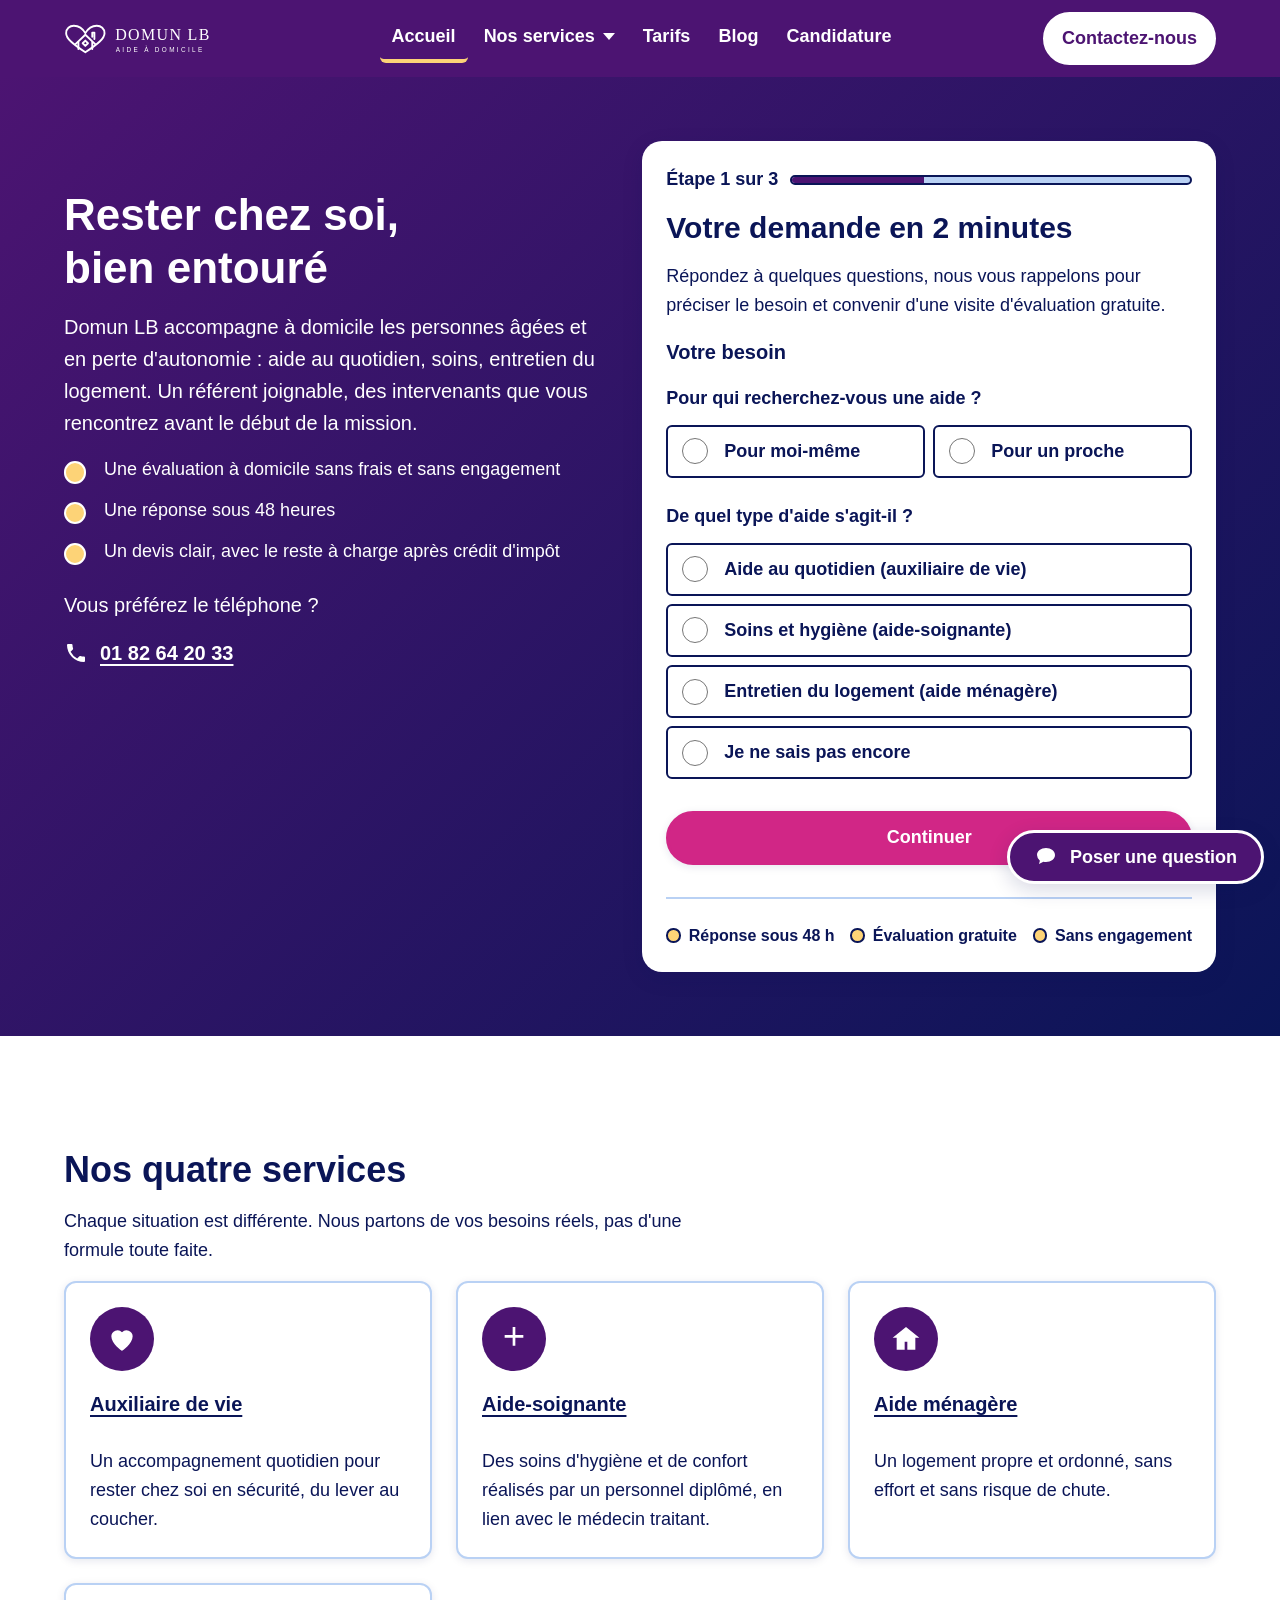
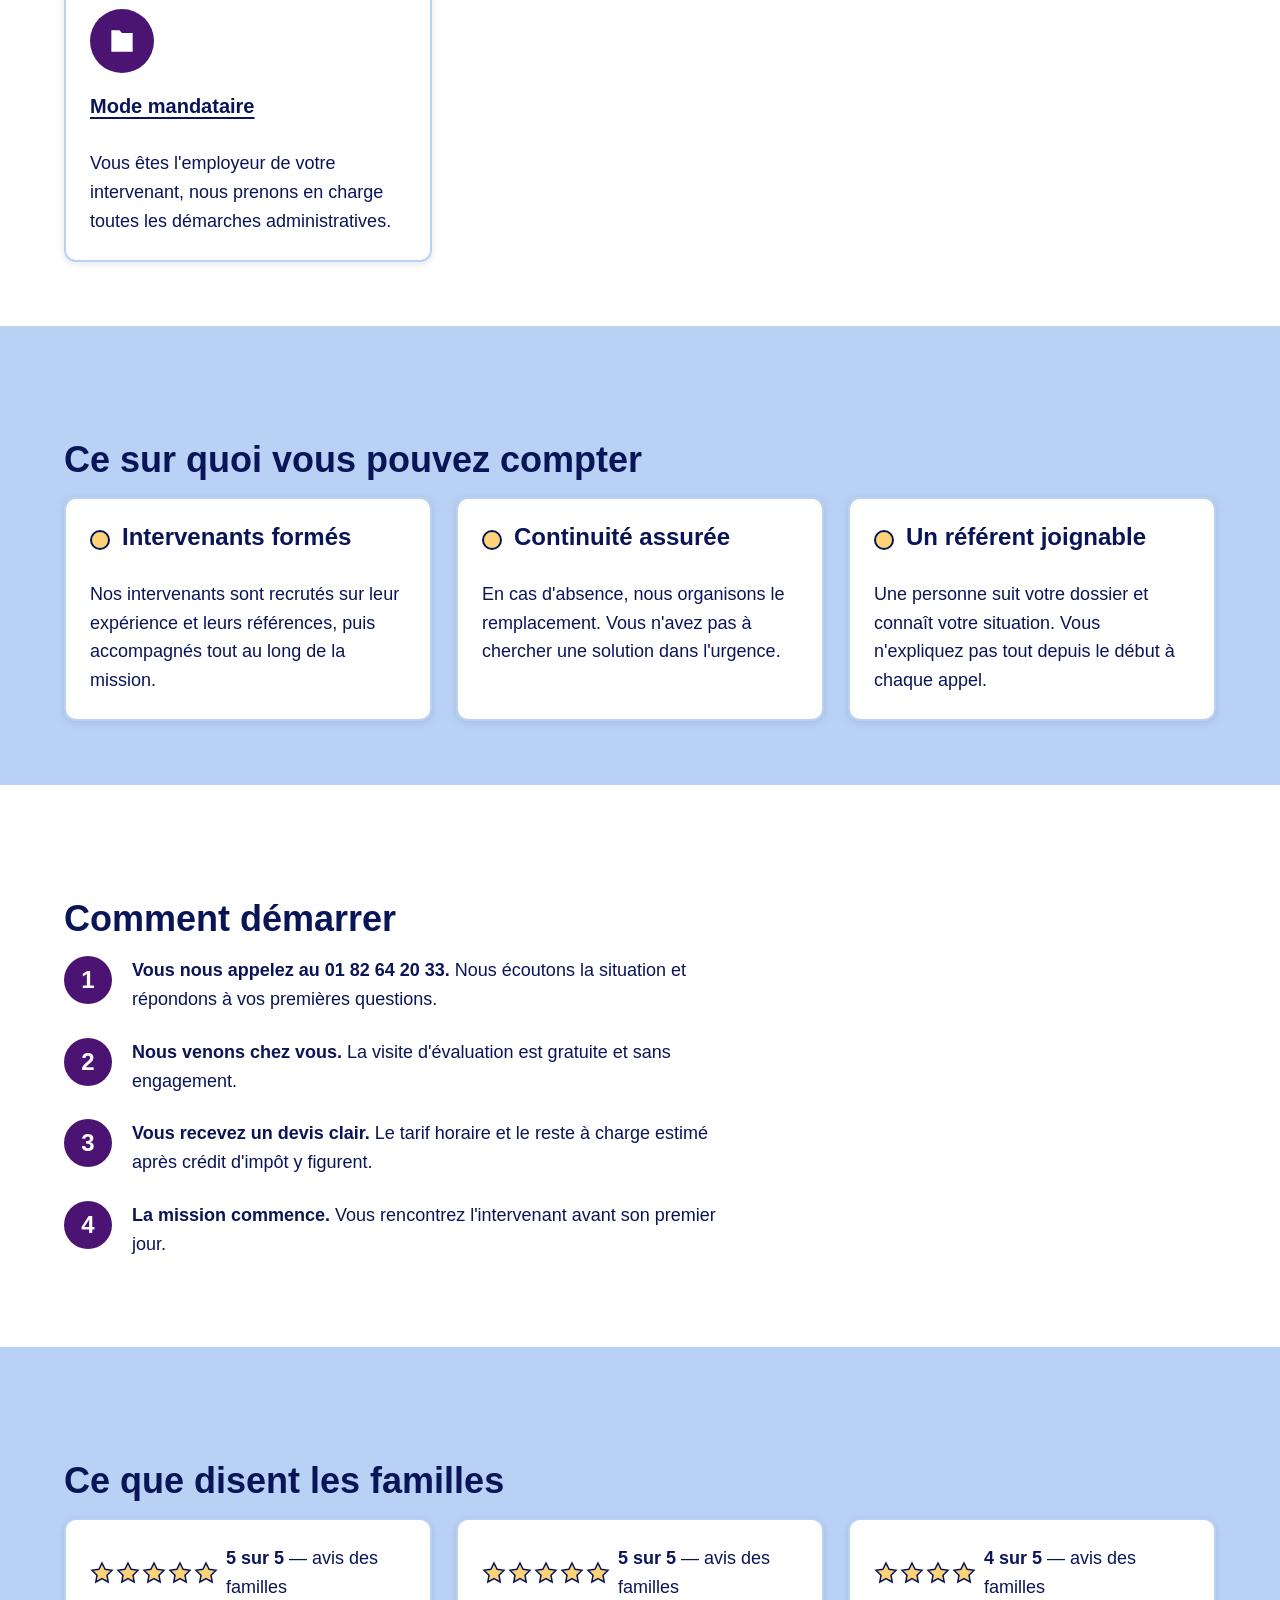
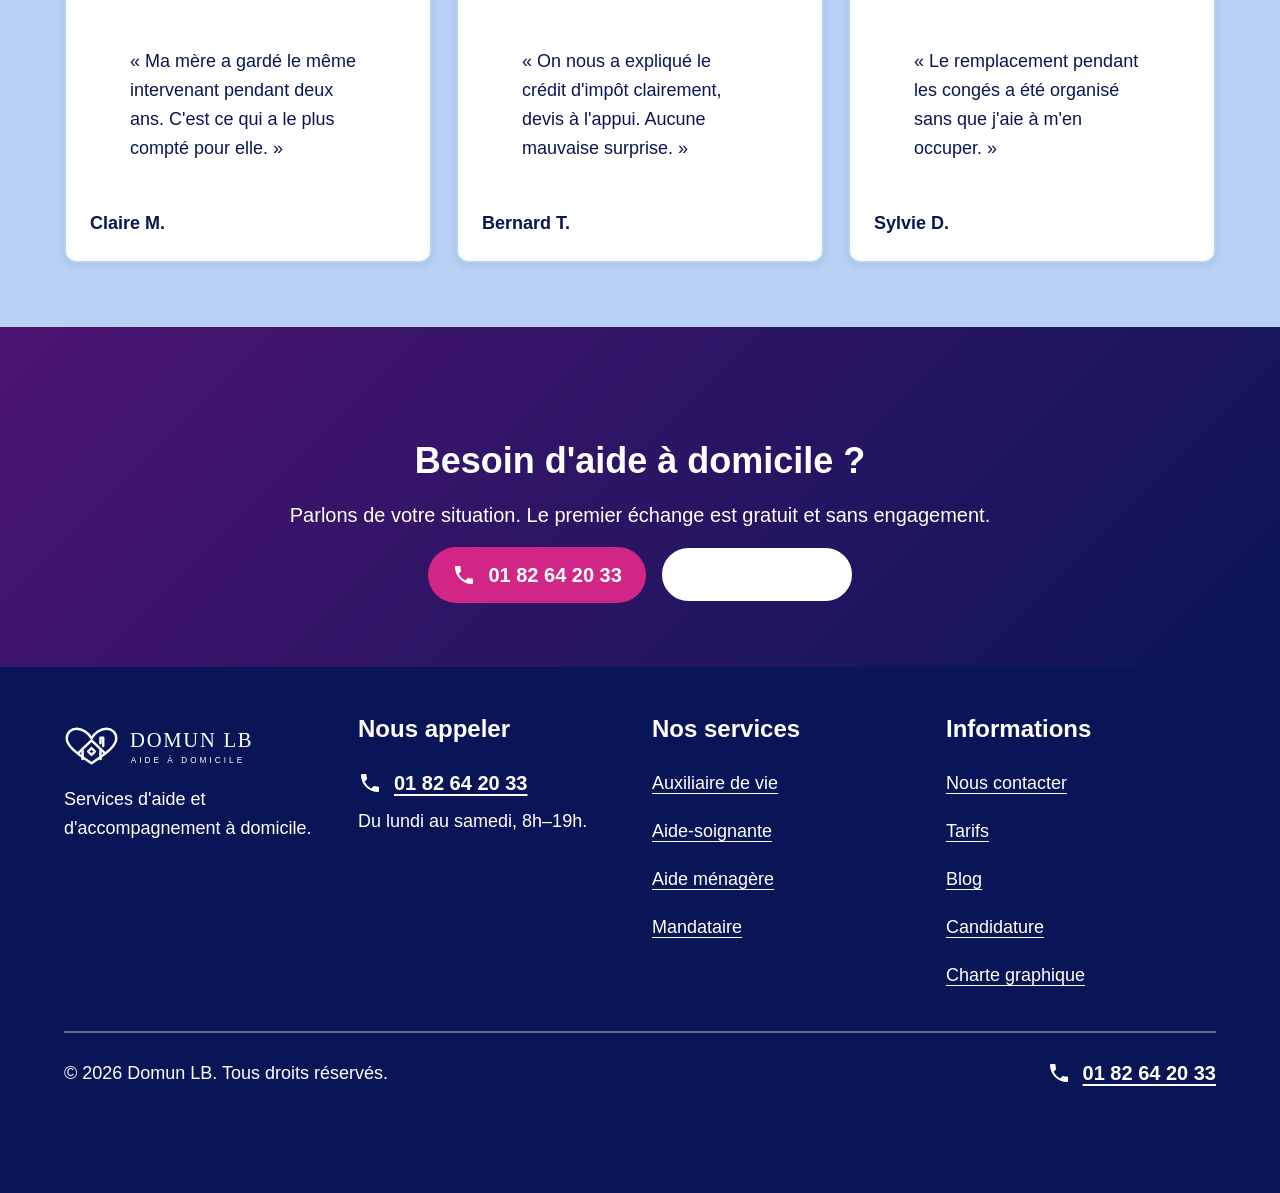
==== commit 988969d7: "Écart entre les boutons de l'étape 3 et réassurance sur une ligne Les deux boutons de la dernière ét" ====
--- a/index.html
+++ b/index.html
@@ -5,7 +5,7 @@
 <meta name="viewport" content="width=device-width, initial-scale=1">
 <title>Aide à domicile pour personnes âgées | Domun LB</title>
 <meta name="description" content="Domun LB : auxiliaire de vie, aide-soignante, aide ménagère et mode mandataire. Évaluation à domicile gratuite. 01 82 64 20 33">
-<link rel="stylesheet" href="assets/css/domun.css?v=c7c0f2ed6d">
+<link rel="stylesheet" href="assets/css/domun.css?v=a130944e9a">
 </head>
 <body>
 <a class="lien-evitement" href="#contenu">Aller au contenu principal</a>
@@ -362,8 +362,8 @@
     </p>
   </div>
 </div>
-<script src="assets/js/navigation.js?v=c7c0f2ed6d" defer></script>
-<script src="assets/js/chat.js?v=c7c0f2ed6d" defer></script>
-<script src="assets/js/qualification.js?v=c7c0f2ed6d" defer></script>
+<script src="assets/js/navigation.js?v=a130944e9a" defer></script>
+<script src="assets/js/chat.js?v=a130944e9a" defer></script>
+<script src="assets/js/qualification.js?v=a130944e9a" defer></script>
 </body>
 </html>
--- a/assets/css/domun.css
+++ b/assets/css/domun.css
@@ -665,6 +665,9 @@
 .reassurance li::before {
   content: "";
   flex: none; width: 1rem; height: 1rem;
+}
+.qualif__reassurance li::before {
+  width: 0.9rem; height: 0.9rem;
   background: var(--reassurance);
   border: 2px solid var(--reassurance-contour);
   border-radius: 50%;
@@ -992,17 +995,26 @@
 
 /* Navigation entre étapes — construite par le script */
 .qualif__navigation {
-  display: flex; flex-wrap: wrap; gap: var(--esp-3);
-  margin-top: var(--esp-5);
-}
-.qualif__navigation .bouton { flex: 1 1 12rem; }
+  display: flex; flex-wrap: wrap; gap: var(--esp-4);
+  margin-top: var(--esp-6);
+}
+/* Le bouton d'envoi porte le libellé le plus long : il reçoit deux parts de
+   l'espace disponible, faute de quoi « Être rappelé gratuitement » se casse
+   en deux lignes à côté d'un « Retour » à moitié vide. */
+.qualif__navigation .bouton { flex: 1 1 8rem; }
+.qualif__navigation [data-envoi] { flex: 2 1 14rem; }
 
 /* Réassurance sous le formulaire */
 .qualif__reassurance {
-  /* La carte du formulaire est étroite : en ligne, les trois mentions
-     retombaient « deux puis une ». En colonne, elles restent lisibles. */
-  flex-direction: column;
-  gap: var(--esp-4);
+  /* Les trois mentions tiennent sur une ligne, réparties sur toute la largeur.
+     Le corps descend à 16 px et la pastille se resserre : à 18 px, la ligne
+     réclamait 552 px pour 526 px disponibles. C'est un micro-élément, pas du
+     texte courant — le plancher de 18 px reste tenu partout ailleurs. En
+     dessous de 900 px la carte se rétrécit et la ligne se scinde, ce qui
+     reste lisible. */
+  font-size: var(--texte-xs);
+  justify-content: space-between;
+  gap: var(--esp-3);
   margin: var(--esp-6) 0 0;
   padding-top: var(--esp-5);
   border-top: 2px solid var(--bordure);
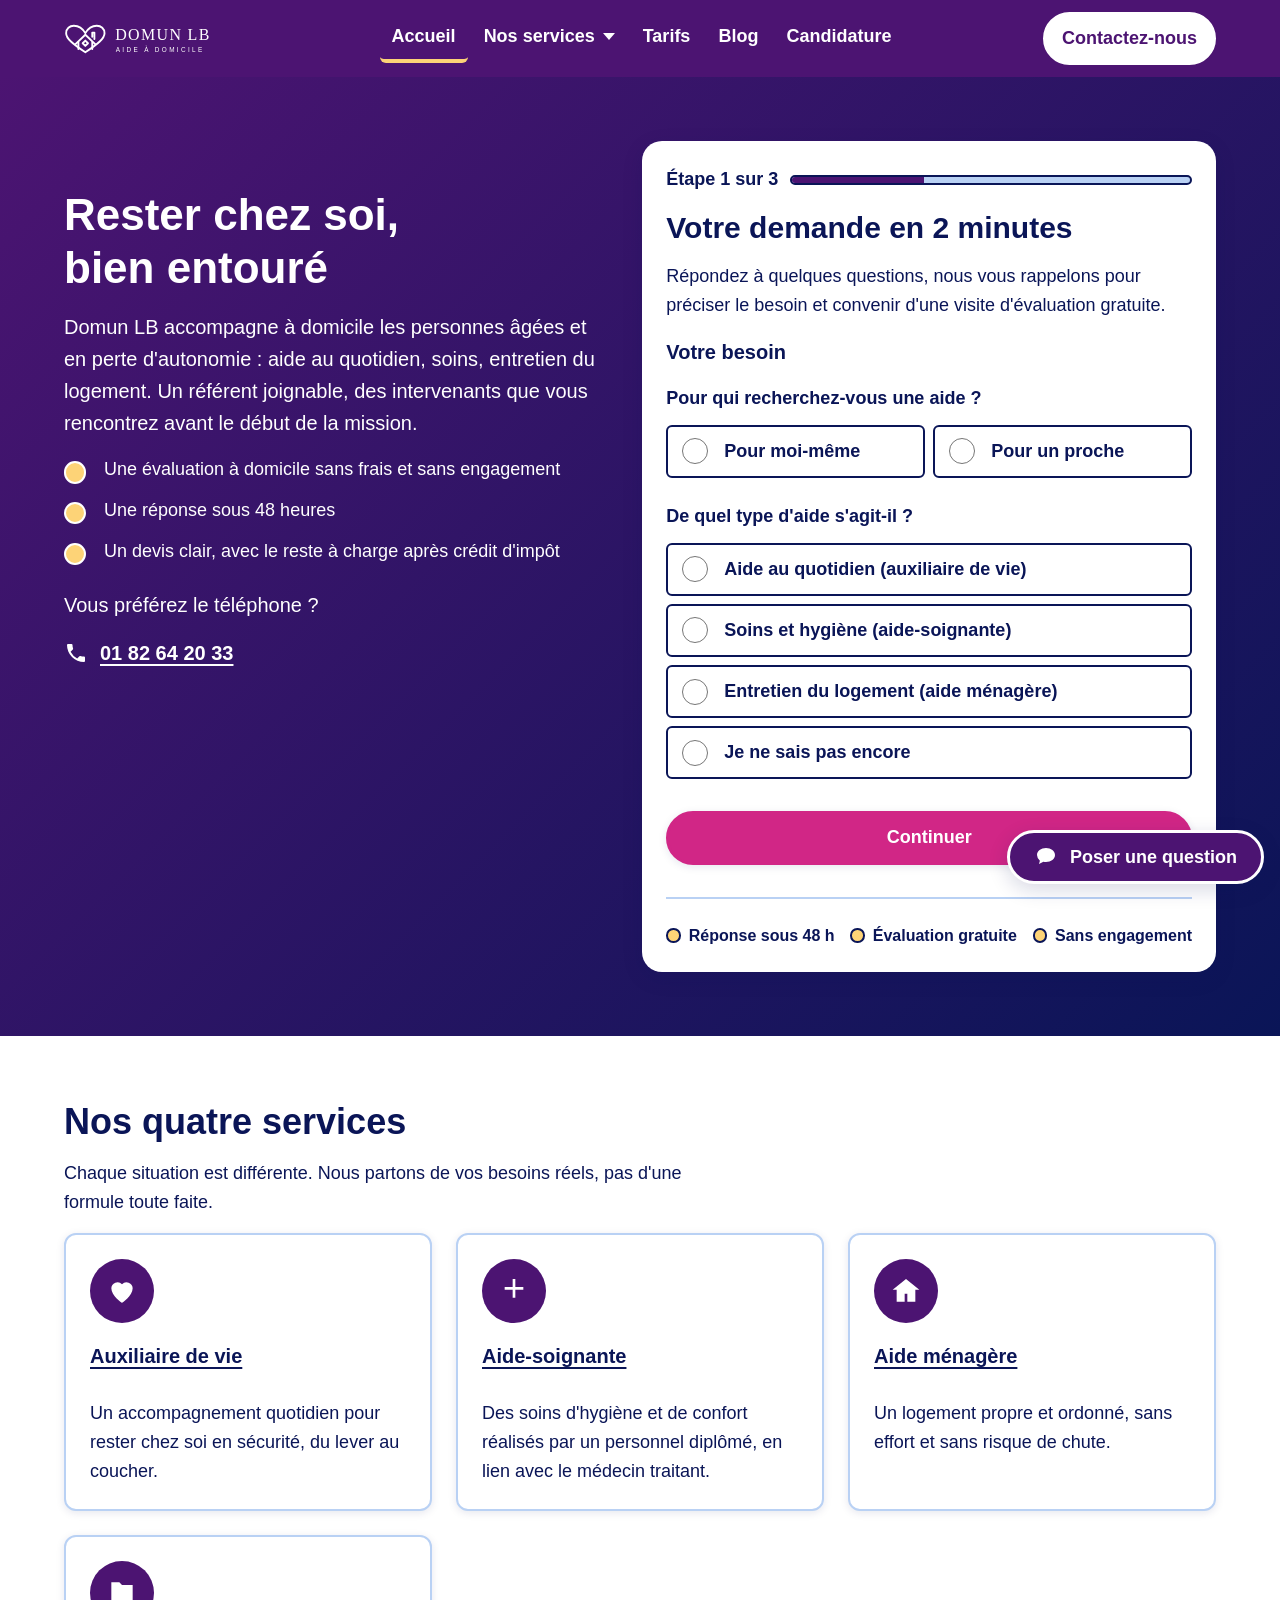
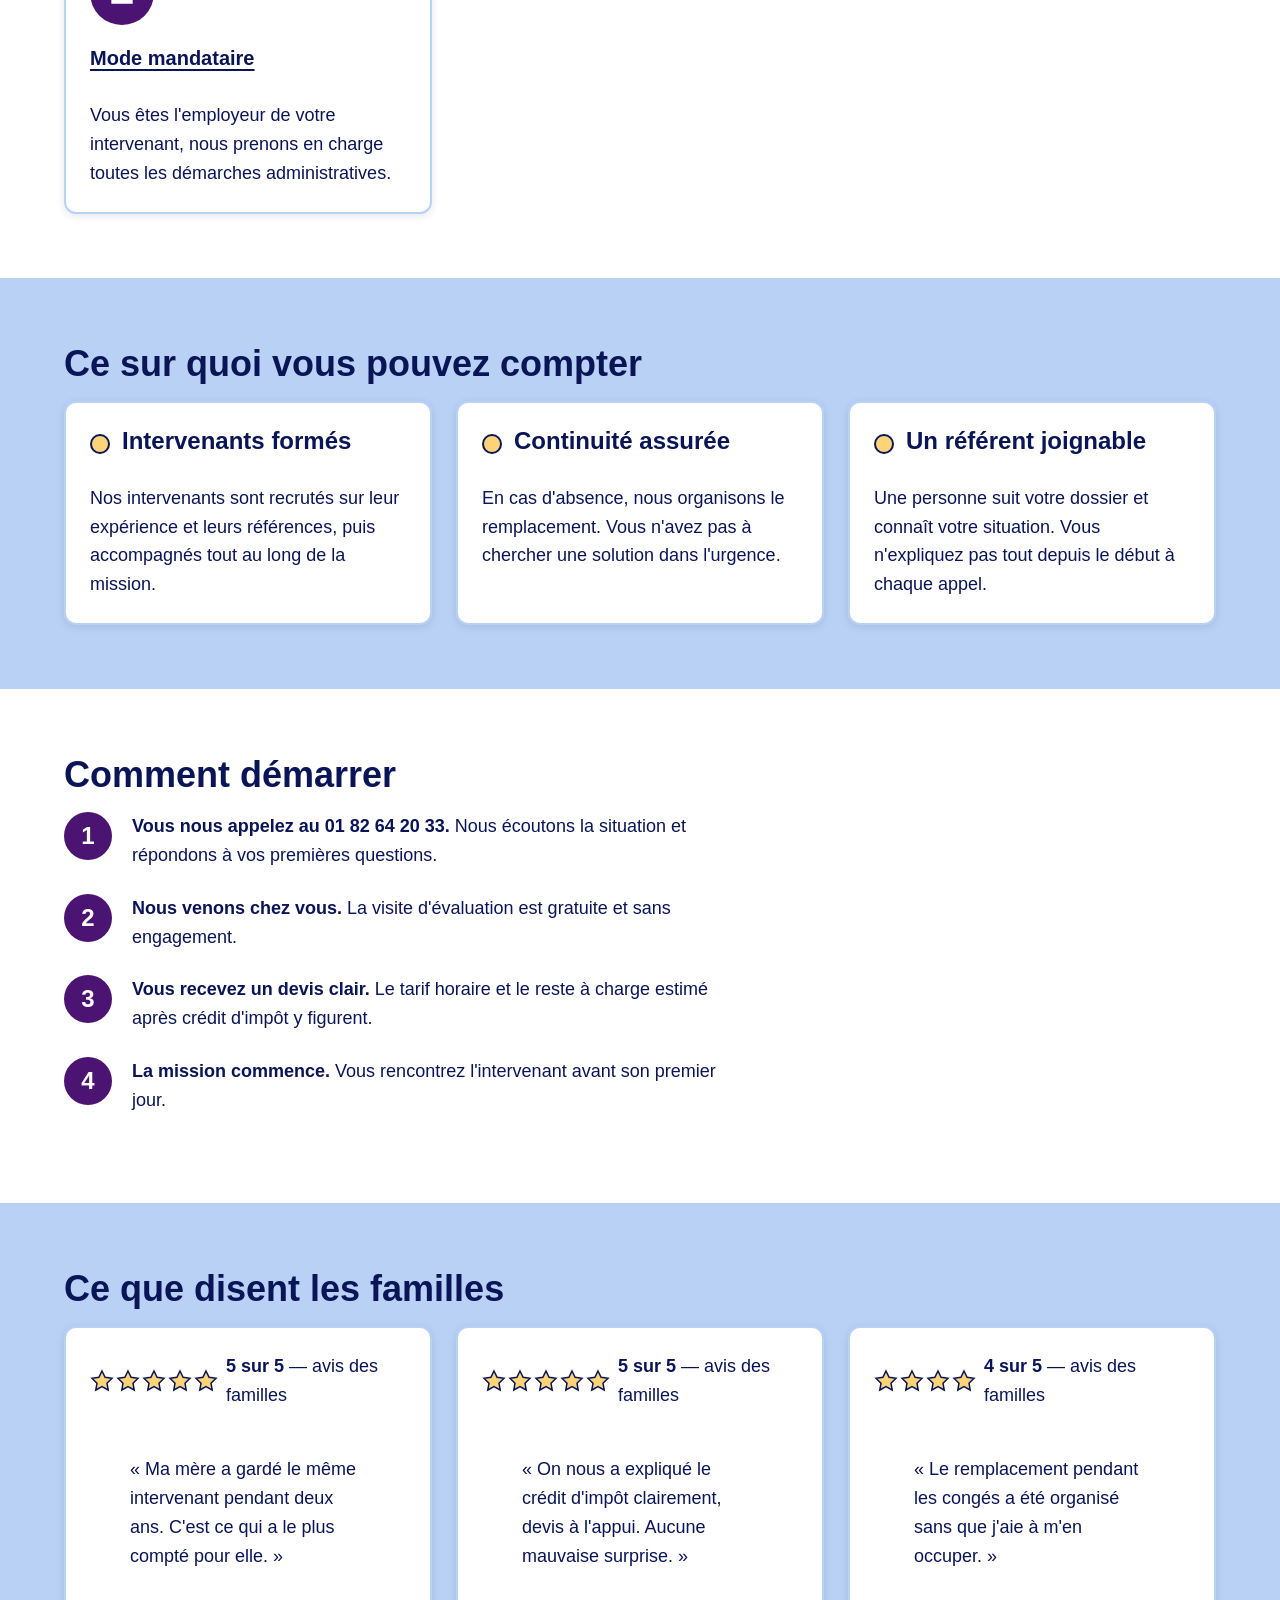
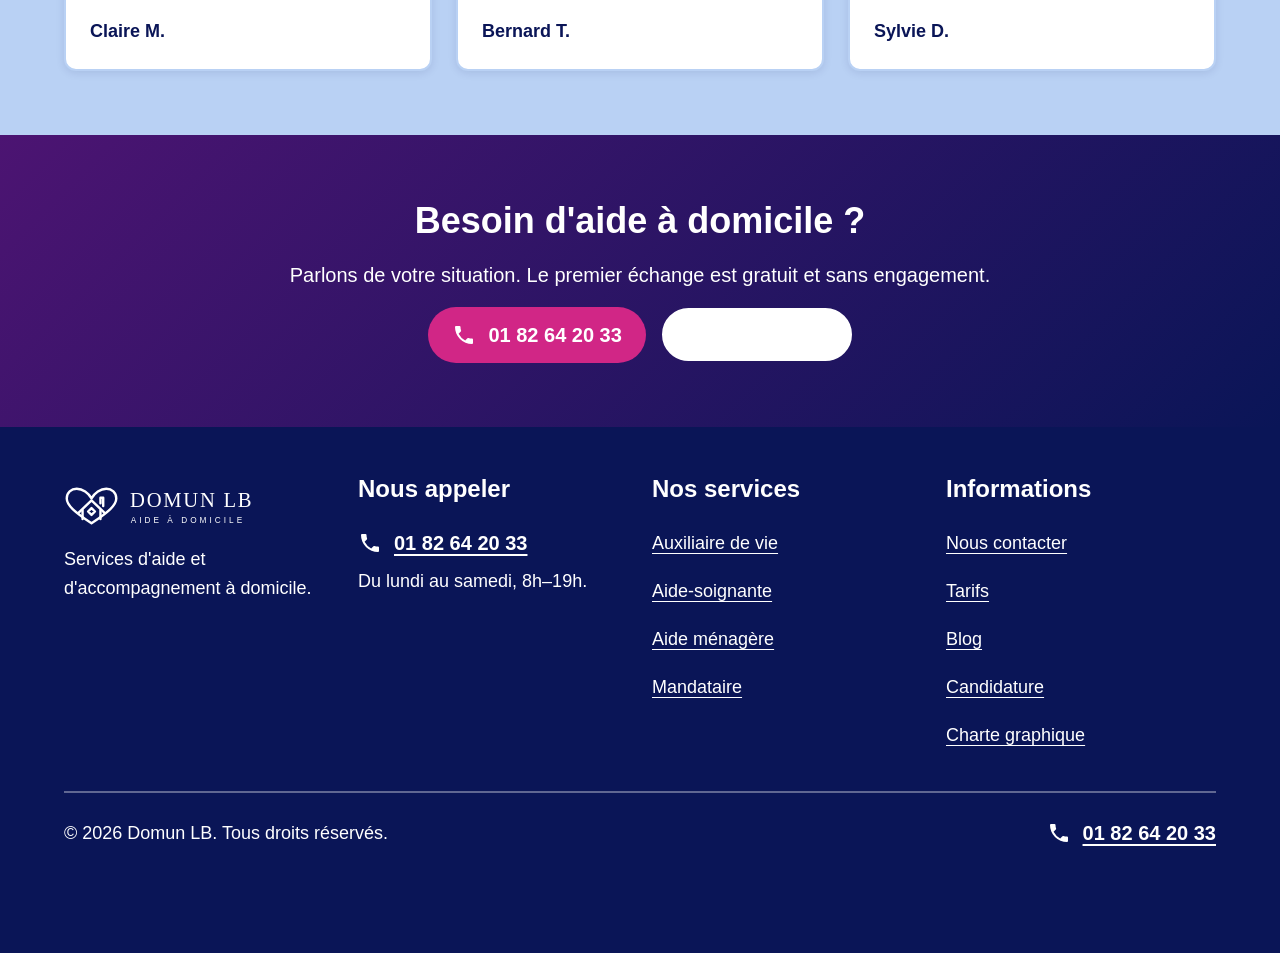
==== commit dcff59de: "Rythme vertical des sections, à commencer par la page Tarifs Trois défauts d'espacement se cumulaien" ====
--- a/index.html
+++ b/index.html
@@ -5,7 +5,7 @@
 <meta name="viewport" content="width=device-width, initial-scale=1">
 <title>Aide à domicile pour personnes âgées | Domun LB</title>
 <meta name="description" content="Domun LB : auxiliaire de vie, aide-soignante, aide ménagère et mode mandataire. Évaluation à domicile gratuite. 01 82 64 20 33">
-<link rel="stylesheet" href="assets/css/domun.css?v=a130944e9a">
+<link rel="stylesheet" href="assets/css/domun.css?v=4af8163364">
 </head>
 <body>
 <a class="lien-evitement" href="#contenu">Aller au contenu principal</a>
@@ -362,8 +362,8 @@
     </p>
   </div>
 </div>
-<script src="assets/js/navigation.js?v=a130944e9a" defer></script>
-<script src="assets/js/chat.js?v=a130944e9a" defer></script>
-<script src="assets/js/qualification.js?v=a130944e9a" defer></script>
+<script src="assets/js/navigation.js?v=4af8163364" defer></script>
+<script src="assets/js/chat.js?v=4af8163364" defer></script>
+<script src="assets/js/qualification.js?v=4af8163364" defer></script>
 </body>
 </html>
--- a/assets/css/domun.css
+++ b/assets/css/domun.css
@@ -241,6 +241,11 @@
    Domun LB — Mise en page : conteneurs, sections, grilles
    ========================================================================== */
 
+/* Le premier élément d'un conteneur ne porte pas de marge haute : celle d'un
+   intertitre s'ajoutait à la marge intérieure de la section, d'où 112 px au
+   sommet d'une section commençant par un titre, contre 48 px pour une autre. */
+.conteneur > :first-child { margin-top: 0; }
+
 .conteneur {
   width: 100%;
   max-width: var(--largeur-page);
@@ -290,6 +295,9 @@
 
 /* ---- En-tête de page ---------------------------------------------------- */
 .entete-page { padding-block: var(--esp-7) var(--esp-6); }
+/* Quand l'en-tête de page EST le conteneur, la section porte déjà sa marge
+   intérieure : la cumuler doublait l'espace au sommet de la page. */
+.conteneur.entete-page { padding-block: 0; }
 .entete-page .chapo {
   font-size: var(--texte-m);
   max-width: var(--largeur-lecture);
@@ -306,6 +314,25 @@
 .fil-ariane li + li::before { content: "›"; font-weight: var(--graisse-forte); }
 .fil-ariane a { display: inline-flex; align-items: center; min-height: var(--cible-min); }
 .fil-ariane [aria-current="page"] { font-weight: var(--graisse-forte); }
+
+/* ---- Rythme vertical entre blocs ----------------------------------------
+   Les blocs de mise en page n'ont aucune marge propre : ils ne se séparent
+   que si l'élément précédent en porte une. Deux blocs à la suite — une
+   grille de cartes suivie d'un encadré, un tableau suivi de sa note — se
+   touchaient donc bord à bord.
+
+   La marge est posée EN BAS et non en haut, pour que l'écart après un titre
+   reste celui du titre : un intertitre doit rester proche de ce qu'il
+   annonce. Le dernier bloc d'une section en est exempté, la marge intérieure
+   de la section s'en chargeant. */
+.grille:not(:last-child),
+.duo:not(:last-child),
+.encadre:not(:last-child),
+.etapes:not(:last-child),
+.formulaire:not(:last-child),
+.tableau-enveloppe:not(:last-child) {
+  margin-bottom: var(--esp-6);
+}
 
 /* ---- Pile verticale ----------------------------------------------------- */
 .pile > * + * { margin-top: var(--esp-4); }
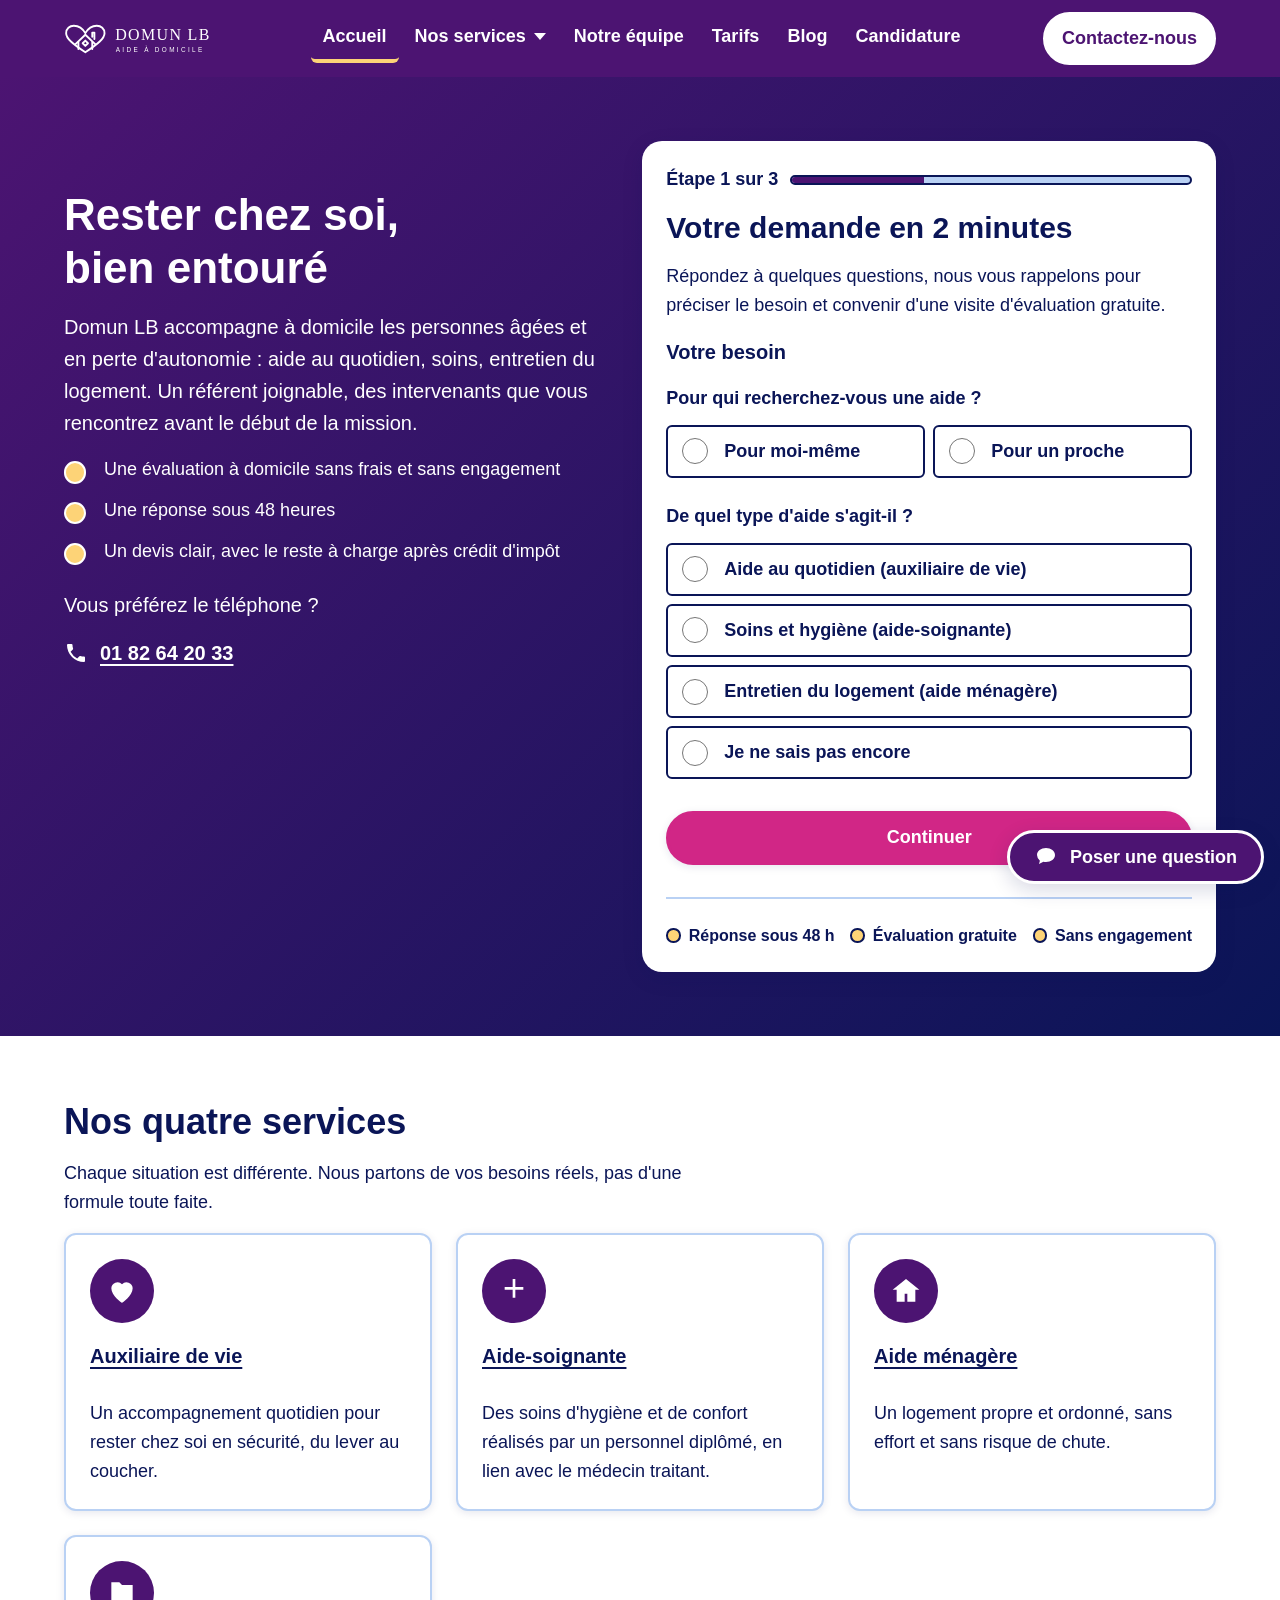
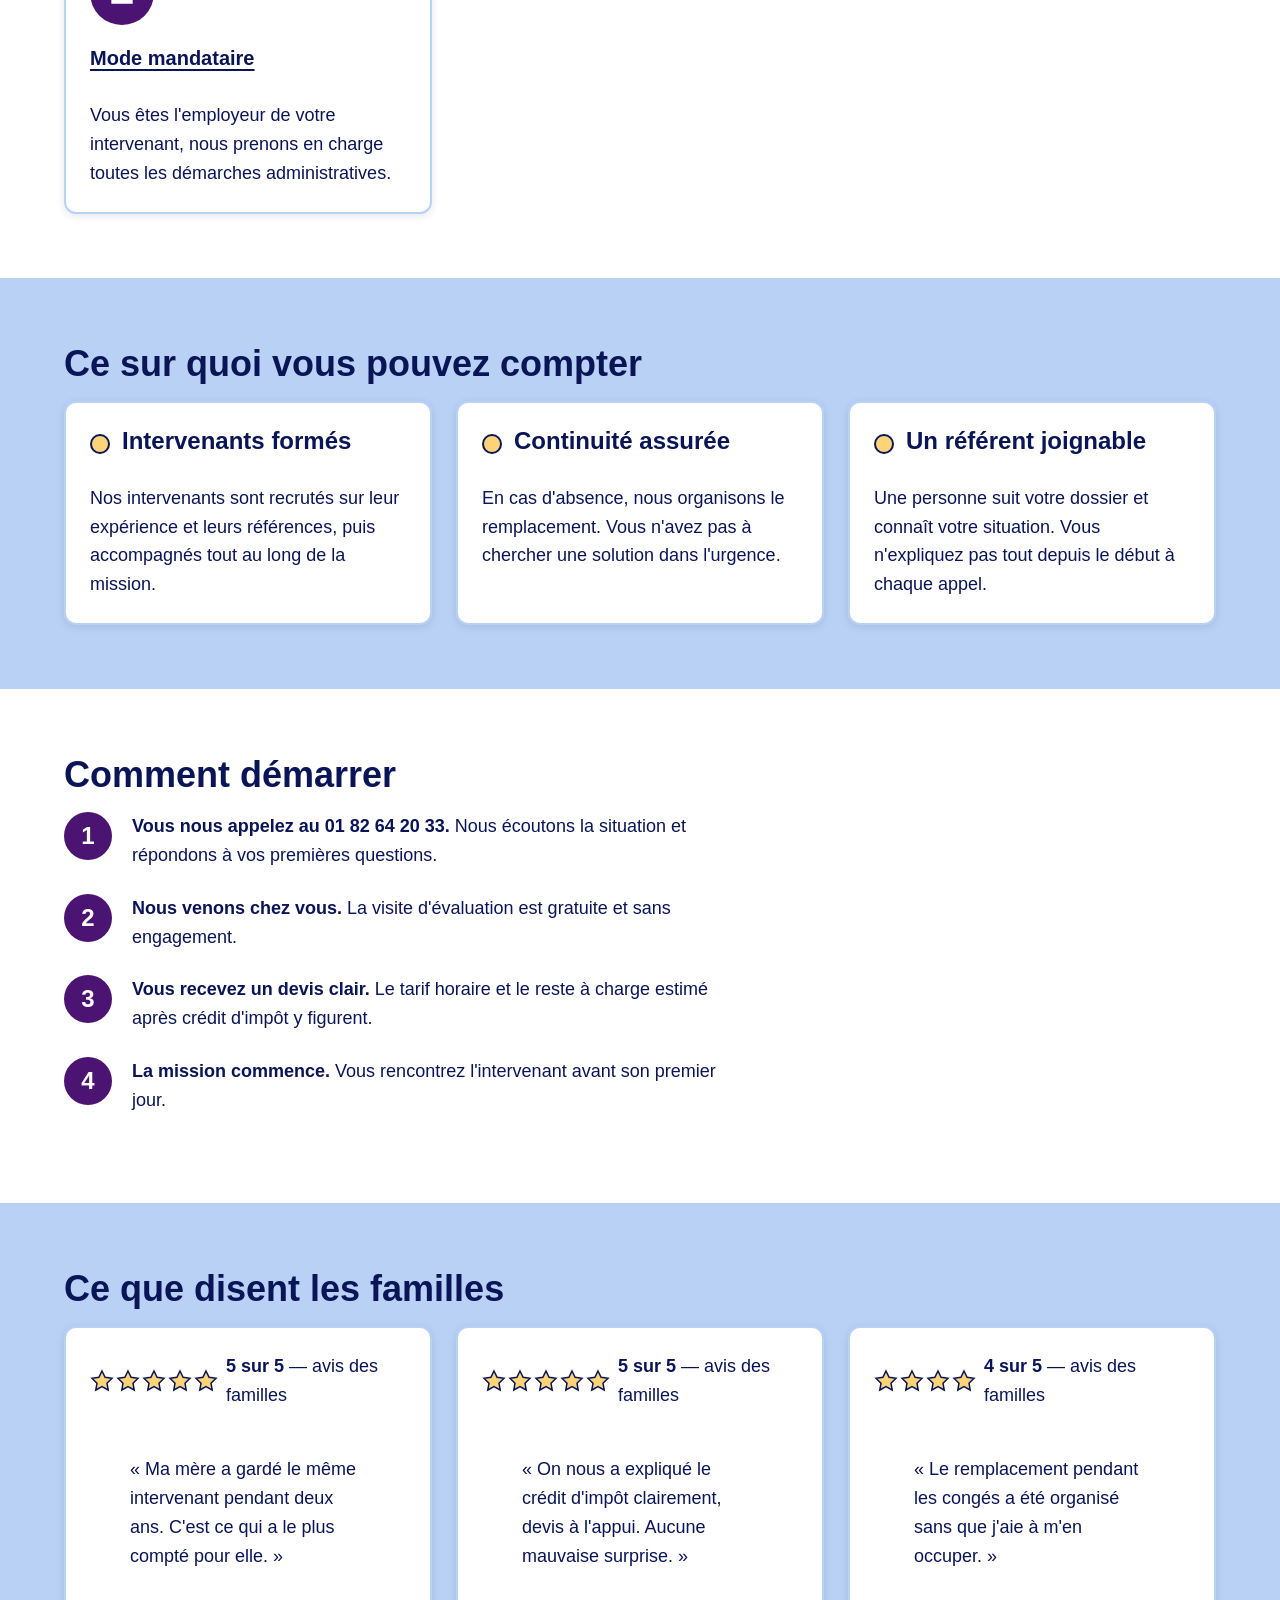
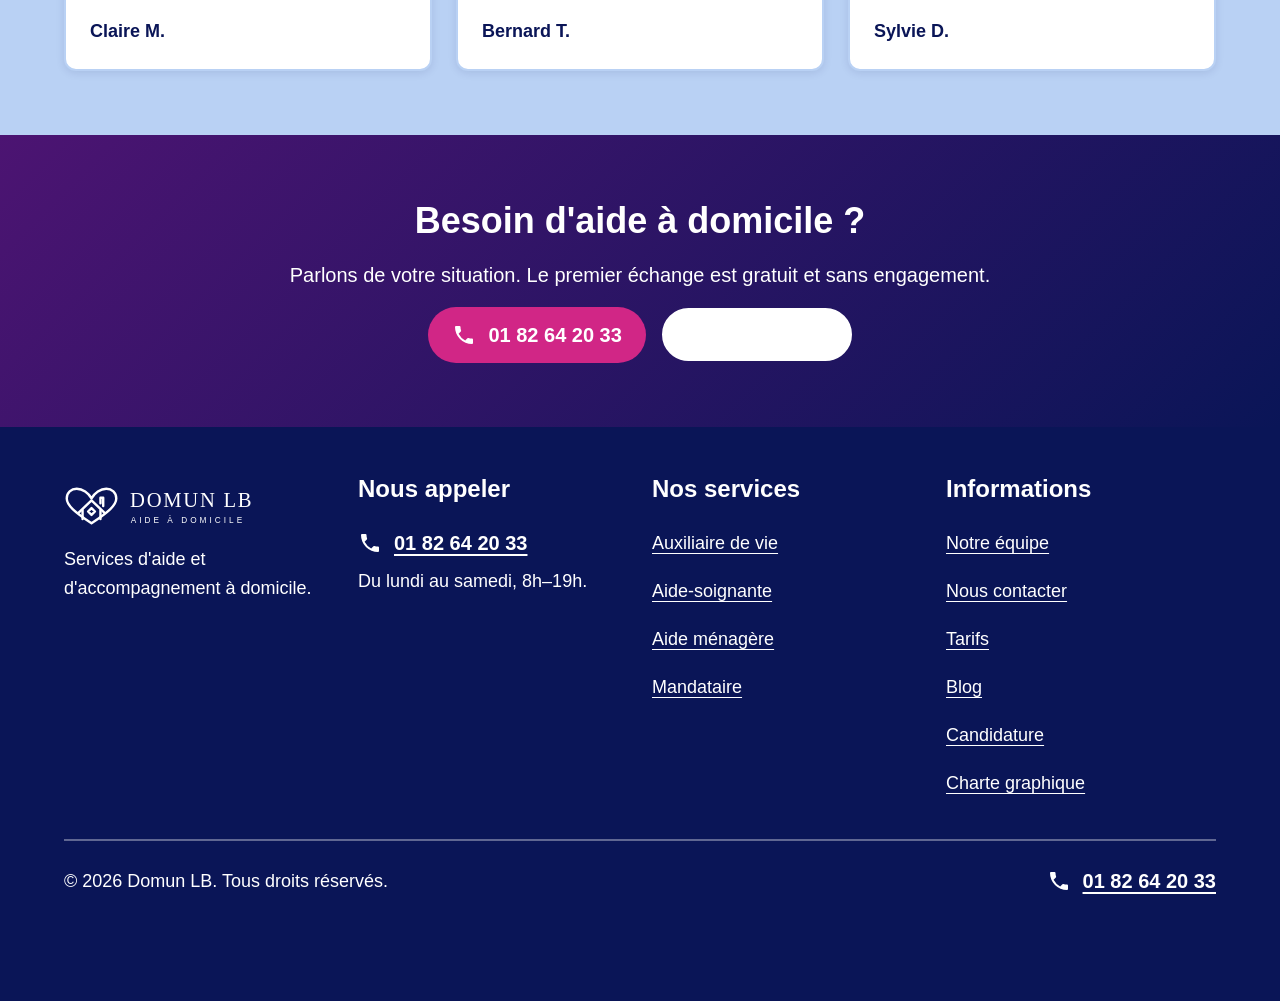
==== commit 1207d45b: "Page « Notre équipe » mettant en avant les intervenants Nouvelle page equipe.html, ajoutée à la navi" ====
--- a/index.html
+++ b/index.html
@@ -5,7 +5,7 @@
 <meta name="viewport" content="width=device-width, initial-scale=1">
 <title>Aide à domicile pour personnes âgées | Domun LB</title>
 <meta name="description" content="Domun LB : auxiliaire de vie, aide-soignante, aide ménagère et mode mandataire. Évaluation à domicile gratuite. 01 82 64 20 33">
-<link rel="stylesheet" href="assets/css/domun.css?v=4af8163364">
+<link rel="stylesheet" href="assets/css/domun.css?v=b6356bb4ec">
 </head>
 <body>
 <a class="lien-evitement" href="#contenu">Aller au contenu principal</a>
@@ -20,6 +20,7 @@
       <ul class="nav-liste">
           <li><a href="index.html" aria-current="page">Accueil</a></li>
           <li class="nav-groupe"><button type="button" class="nav-groupe__bouton" data-sous-menu aria-expanded="false" aria-controls="sous-menu-services">Nos services<span class="nav-groupe__chevron" aria-hidden="true"></span></button><ul class="nav-groupe__liste" id="sous-menu-services" hidden><li><a href="services/auxiliaire-de-vie.html">Auxiliaire de vie</a></li><li><a href="services/aide-soignante.html">Aide-soignante</a></li><li><a href="services/aide-menagere.html">Aide ménagère</a></li><li><a href="services/mandataire.html">Mandataire</a></li></ul></li>
+          <li><a href="equipe.html">Notre équipe</a></li>
           <li><a href="tarifs.html">Tarifs</a></li>
           <li><a href="blog.html">Blog</a></li>
           <li><a href="candidature.html">Candidature</a></li>
@@ -324,6 +325,7 @@
       <div>
         <h2>Informations</h2>
         <ul>
+          <li><a href="equipe.html">Notre équipe</a></li>
           <li><a href="contact.html">Nous contacter</a></li>
           <li><a href="tarifs.html">Tarifs</a></li>
           <li><a href="blog.html">Blog</a></li>
@@ -354,16 +356,18 @@
         <span aria-hidden="true">✕</span>
       </button>
     </div>
-    <div class="chat__fil" data-chat-fil role="log" aria-live="polite"></div>
-    <div class="chat__choix" data-chat-choix></div>
+    <div class="chat__corps" data-chat-corps>
+      <div class="chat__fil" data-chat-fil role="log" aria-live="polite"></div>
+      <div class="chat__choix" data-chat-choix></div>
+    </div>
     <p class="chat__pied">
       Vous préférez parler à quelqu'un&nbsp;?
       <a class="tel" href="tel:+33182642033"><svg class="tel__icone" viewBox="0 0 24 24" aria-hidden="true" focusable="false"><path d="M6.6 10.8a15.1 15.1 0 0 0 6.6 6.6l2.2-2.2a1 1 0 0 1 1-.24 11.4 11.4 0 0 0 3.6.58 1 1 0 0 1 1 1V20a1 1 0 0 1-1 1A17 17 0 0 1 3 4a1 1 0 0 1 1-1h3.5a1 1 0 0 1 1 1 11.4 11.4 0 0 0 .58 3.6 1 1 0 0 1-.25 1z"/></svg><span class="visuellement-cache">Appeler Domun LB au </span><span class="tel__numero">01 82 64 20 33</span></a>
     </p>
   </div>
 </div>
-<script src="assets/js/navigation.js?v=4af8163364" defer></script>
-<script src="assets/js/chat.js?v=4af8163364" defer></script>
-<script src="assets/js/qualification.js?v=4af8163364" defer></script>
+<script src="assets/js/navigation.js?v=b6356bb4ec" defer></script>
+<script src="assets/js/chat.js?v=b6356bb4ec" defer></script>
+<script src="assets/js/qualification.js?v=b6356bb4ec" defer></script>
 </body>
 </html>
--- a/assets/css/domun.css
+++ b/assets/css/domun.css
@@ -91,6 +91,8 @@
 
   --ombre-carte:  0 2px 8px rgba(10, 21, 87, 0.10);
   --ombre-relief: 0 6px 20px rgba(10, 21, 87, 0.16);
+  /* Ombre intérieure basse : signale qu'une zone défilante a une suite. */
+  --ombre-defilement: inset 0 -12px 10px -10px rgba(10, 21, 87, 0.35);
 
   /* ---- Focus — visible partout, jamais supprimé ------------------------- */
   --focus-epaisseur: 3px;
@@ -1124,7 +1126,7 @@
 
 .chat__panneau {
   width: min(24rem, calc(100vw - 2 * var(--esp-4)));
-  max-height: min(34rem, calc(100vh - 2 * var(--esp-6)));
+  max-height: min(40rem, calc(100vh - 2 * var(--esp-6)));
   display: flex; flex-direction: column;
   background: var(--blanc); color: var(--texte);
   border: 3px solid var(--violet);
@@ -1151,11 +1153,22 @@
 }
 .chat__fermer:hover { background: var(--blanc); color: var(--violet); }
 
-.chat__fil {
+/* Messages et suggestions partagent une seule zone défilante. Séparés, ils se
+   disputaient la hauteur : le fil pouvait rétrécir, les boutons non — leurs
+   48 px sont un plancher — si bien que les messages se retrouvaient écrasés à
+   quelques pixels. Réunis, les suggestions suivent simplement le dernier
+   message, comme dans une messagerie. */
+.chat__corps {
   flex: 1 1 auto; overflow-y: auto;
   padding: var(--esp-4) var(--esp-5);
+  display: flex; flex-direction: column; gap: var(--esp-5);
+}
+.chat__fil {
   display: flex; flex-direction: column; gap: var(--esp-3);
 }
+/* Une réponse longue peut repousser les suggestions hors de la zone visible :
+   cette ombre intérieure signale qu'il reste du contenu en dessous. */
+.chat__corps--suite { box-shadow: var(--ombre-defilement); }
 .chat__message {
   margin: 0; max-width: none;
   padding: var(--esp-3) var(--esp-4);
@@ -1173,9 +1186,7 @@
 
 .chat__choix {
   display: flex; flex-direction: column; gap: var(--esp-2);
-  padding: 0 var(--esp-5) var(--esp-4);
-}
-.chat__choix:empty { padding: 0; }
+}
 .chat__choix .bouton { width: 100%; font-size: var(--texte-s); }
 
 .chat__pied {
@@ -1209,3 +1220,39 @@
    logo absorbe la contrainte — donc la bascule n'avait pas lieu d'être. */
 .entete__cta { flex: none; padding-inline: var(--esp-4); white-space: nowrap; }
 .entete__cta[aria-current="page"] { border-color: var(--jaune); }
+
+/* --------------------------------------------------------------------------
+   PORTRAITS DE L'ÉQUIPE
+   La pastille d'initiales tient lieu de photographie tant que les vraies
+   images ne sont pas fournies : elle reste dans la palette, se charge sans
+   requête et ne laisse aucune image cassée.
+   ------------------------------------------------------------------------ */
+.portrait { align-items: center; text-align: center; gap: var(--esp-3); }
+
+.portrait__avatar {
+  display: grid; place-items: center;
+  width: 6rem; height: 6rem;
+  margin: 0 0 var(--esp-2);
+  background: var(--violet);
+  color: var(--blanc);                 /* blanc sur violet : 12,72:1 */
+  border-radius: 50%;
+  font-size: var(--texte-xl);
+  font-weight: var(--graisse-forte);
+  letter-spacing: 0.05em;
+  line-height: 1;
+}
+.portrait__nom { margin: 0; font-size: var(--texte-l); }
+.portrait__role { margin: 0; font-weight: var(--graisse-forte); }
+.portrait blockquote { margin: 0; }
+.portrait blockquote p { margin: 0; font-style: italic; }
+.portrait .badge { align-self: center; }
+
+/* Portrait d'une personne de l'encadrement : présentation en ligne */
+.portrait--large {
+  flex-direction: row; align-items: flex-start; text-align: left;
+  gap: var(--esp-5);
+}
+.portrait--large .portrait__avatar { flex: none; margin-bottom: 0; }
+@media (max-width: 559px) {
+  .portrait--large { flex-direction: column; align-items: center; text-align: center; }
+}
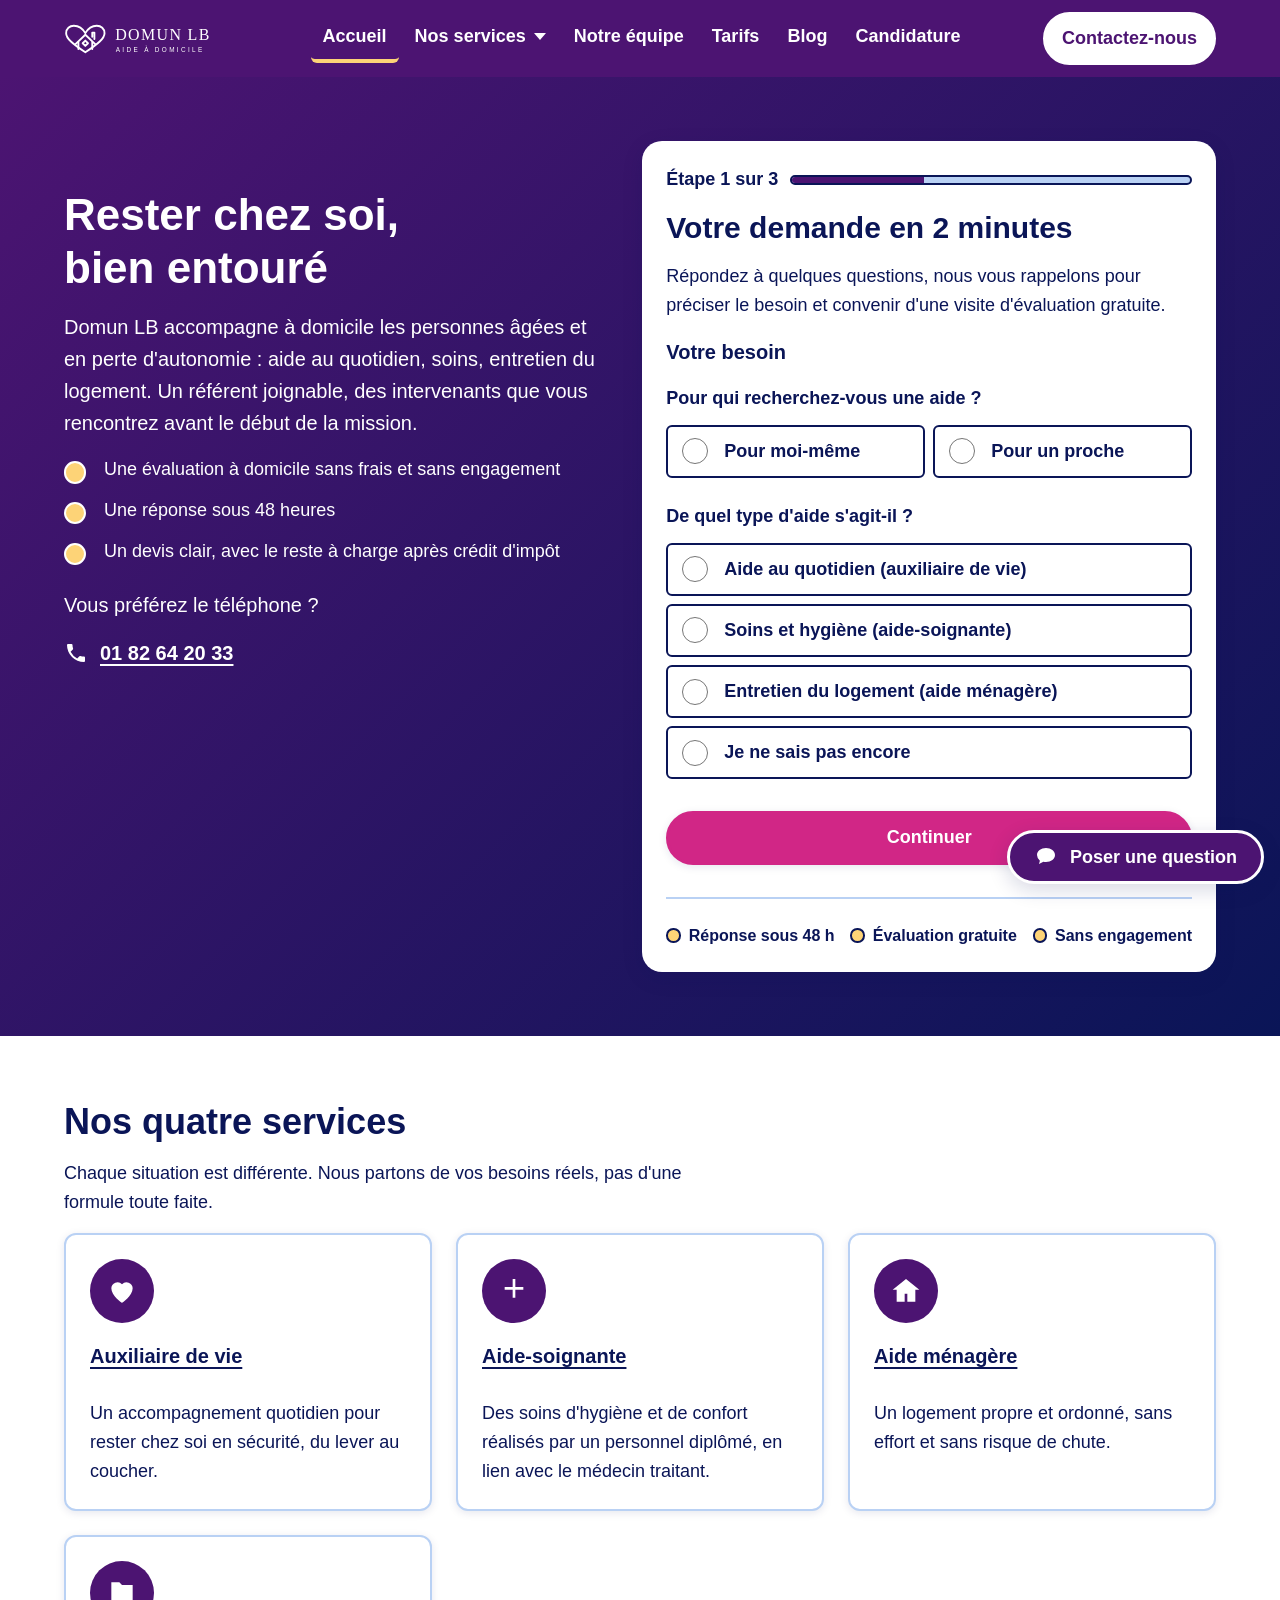
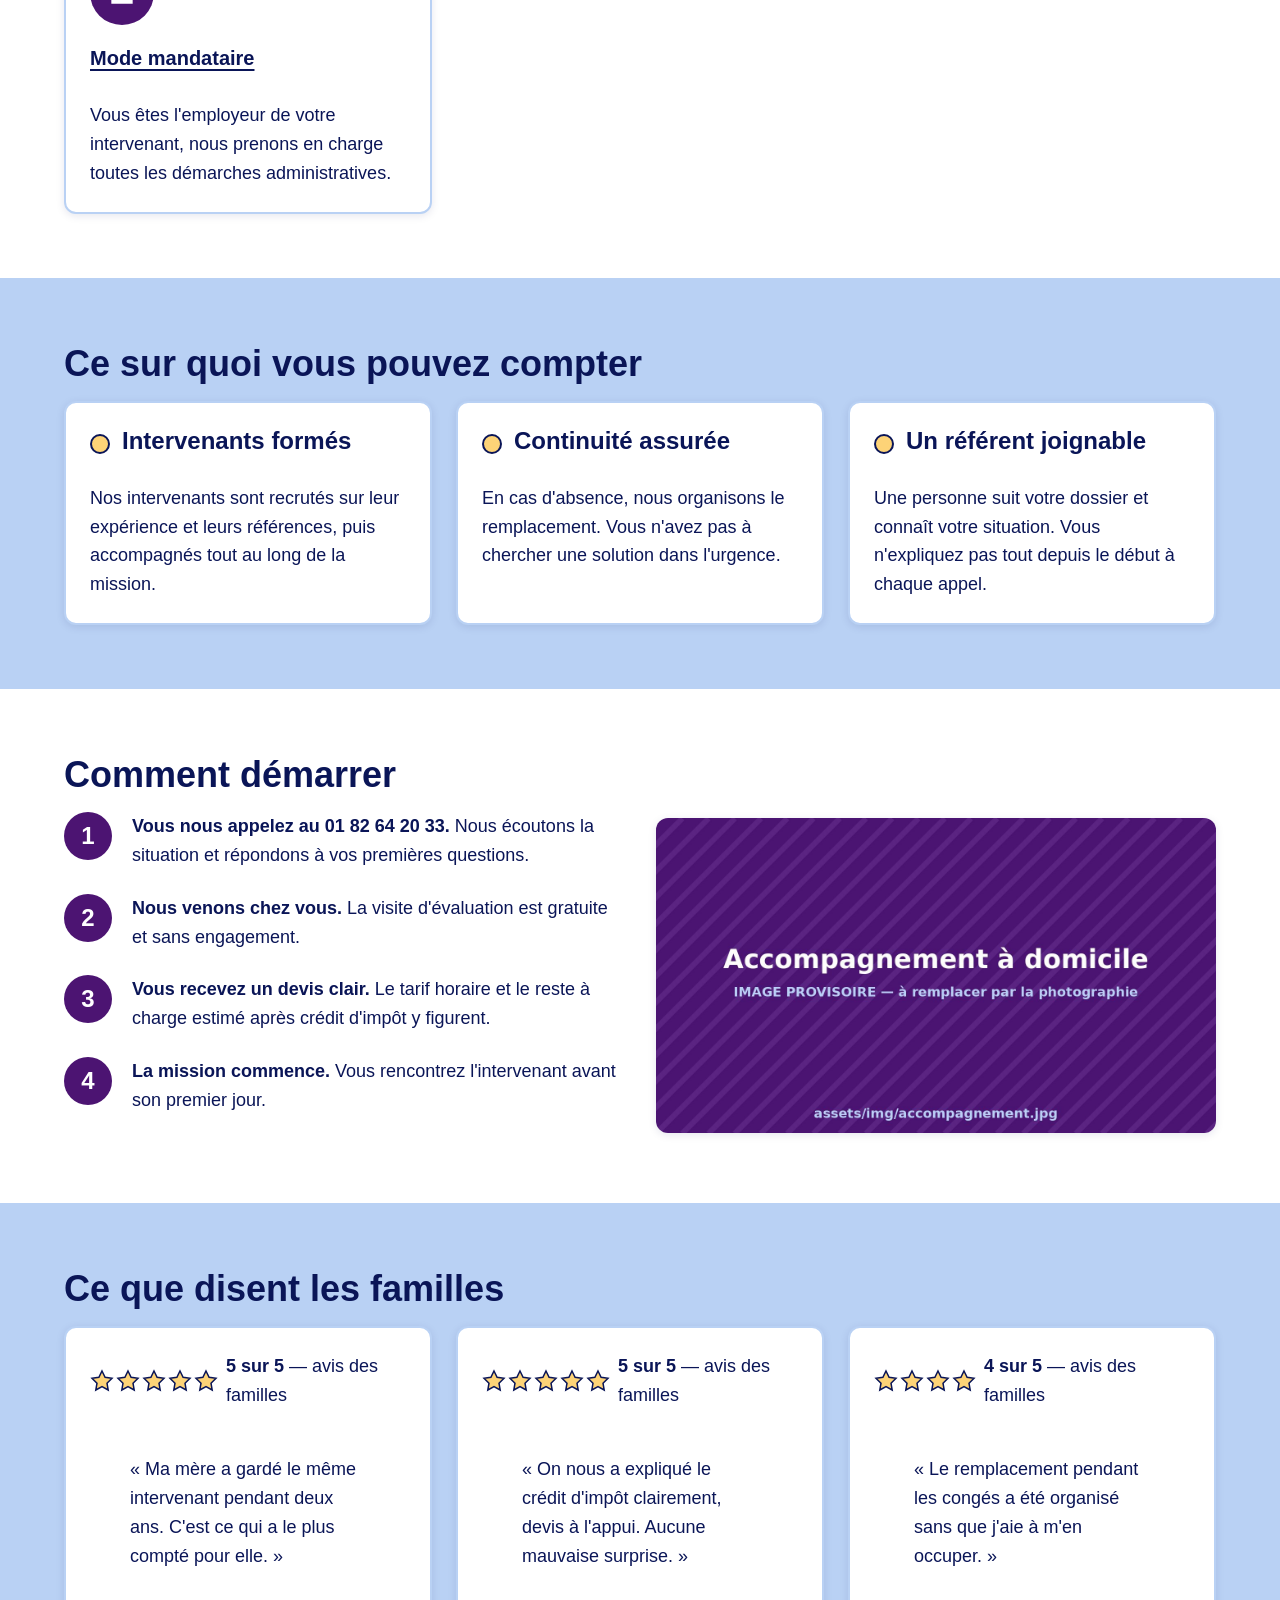
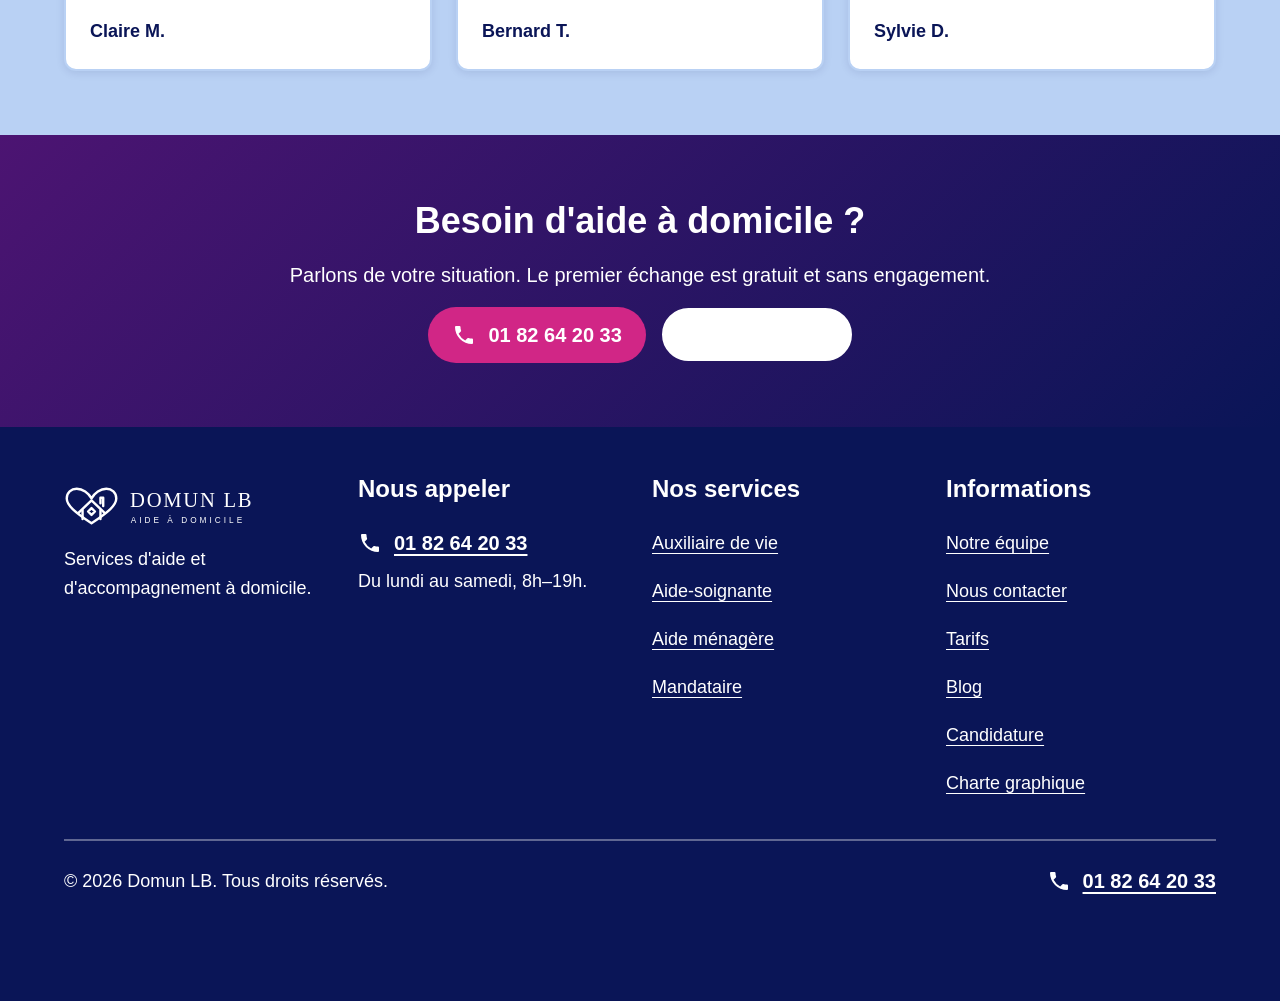
==== commit 26b34533: "Emplacements photographiques préparés sur sept pages Je ne peux pas enregistrer une image transmise " ====
--- a/index.html
+++ b/index.html
@@ -5,7 +5,7 @@
 <meta name="viewport" content="width=device-width, initial-scale=1">
 <title>Aide à domicile pour personnes âgées | Domun LB</title>
 <meta name="description" content="Domun LB : auxiliaire de vie, aide-soignante, aide ménagère et mode mandataire. Évaluation à domicile gratuite. 01 82 64 20 33">
-<link rel="stylesheet" href="assets/css/domun.css?v=b6356bb4ec">
+<link rel="stylesheet" href="assets/css/domun.css?v=b53308977e">
 </head>
 <body>
 <a class="lien-evitement" href="#contenu">Aller au contenu principal</a>
@@ -256,7 +256,9 @@
 <section class="section">
   <div class="conteneur">
     <h2>Comment démarrer</h2>
-    <ol class="etapes">
+    <div class="duo">
+      <div>
+      <ol class="etapes">
       <li><strong>Vous nous appelez au 01 82 64 20 33.</strong> Nous écoutons la
         situation et répondons à vos premières questions.</li>
       <li><strong>Nous venons chez vous.</strong> La visite d'évaluation est
@@ -265,7 +267,10 @@
         reste à charge estimé après crédit d'impôt y figurent.</li>
       <li><strong>La mission commence.</strong> Vous rencontrez l'intervenant
         avant son premier jour.</li>
-    </ol>
+      </ol>
+      </div>
+      <figure class="media"><img src="assets/img/accompagnement.jpg" alt="Une intervenante remonte un plaid sur les épaules d'une dame âgée installée dans son canapé." width="1366" height="768" loading="lazy" decoding="async"></figure>
+    </div>
   </div>
 </section>
 
@@ -366,8 +371,8 @@
     </p>
   </div>
 </div>
-<script src="assets/js/navigation.js?v=b6356bb4ec" defer></script>
-<script src="assets/js/chat.js?v=b6356bb4ec" defer></script>
-<script src="assets/js/qualification.js?v=b6356bb4ec" defer></script>
+<script src="assets/js/navigation.js?v=b53308977e" defer></script>
+<script src="assets/js/chat.js?v=b53308977e" defer></script>
+<script src="assets/js/qualification.js?v=b53308977e" defer></script>
 </body>
 </html>
--- a/assets/css/domun.css
+++ b/assets/css/domun.css
@@ -1256,3 +1256,35 @@
 @media (max-width: 559px) {
   .portrait--large { flex-direction: column; align-items: center; text-align: center; }
 }
+
+/* --------------------------------------------------------------------------
+   IMAGES
+   Rapport 16/9 imposé et recadrage par le centre : les photographies fournies
+   n'ont pas toutes le même format, et sans cela la mise en page bougerait
+   d'une page à l'autre. La hauteur étant réservée par aspect-ratio, le texte
+   ne saute pas au chargement de l'image.
+   ------------------------------------------------------------------------ */
+.media { margin: 0; }
+.media img {
+  display: block;
+  width: 100%;
+  aspect-ratio: 16 / 9;
+  object-fit: cover;
+  border-radius: var(--rayon-m);
+  box-shadow: var(--ombre-carte);
+}
+.media figcaption {
+  margin-top: var(--esp-3);
+  font-size: var(--texte-s);
+}
+.section--marque .media figcaption,
+.section--degrade .media figcaption { color: var(--texte-sur-marque); }
+
+/* Bandeau pleine largeur, pour une photographie qui ouvre une page. */
+.media--bandeau img {
+  aspect-ratio: 21 / 9;
+  border-radius: var(--rayon-l);
+}
+@media (max-width: 699px) {
+  .media--bandeau img { aspect-ratio: 3 / 2; }
+}
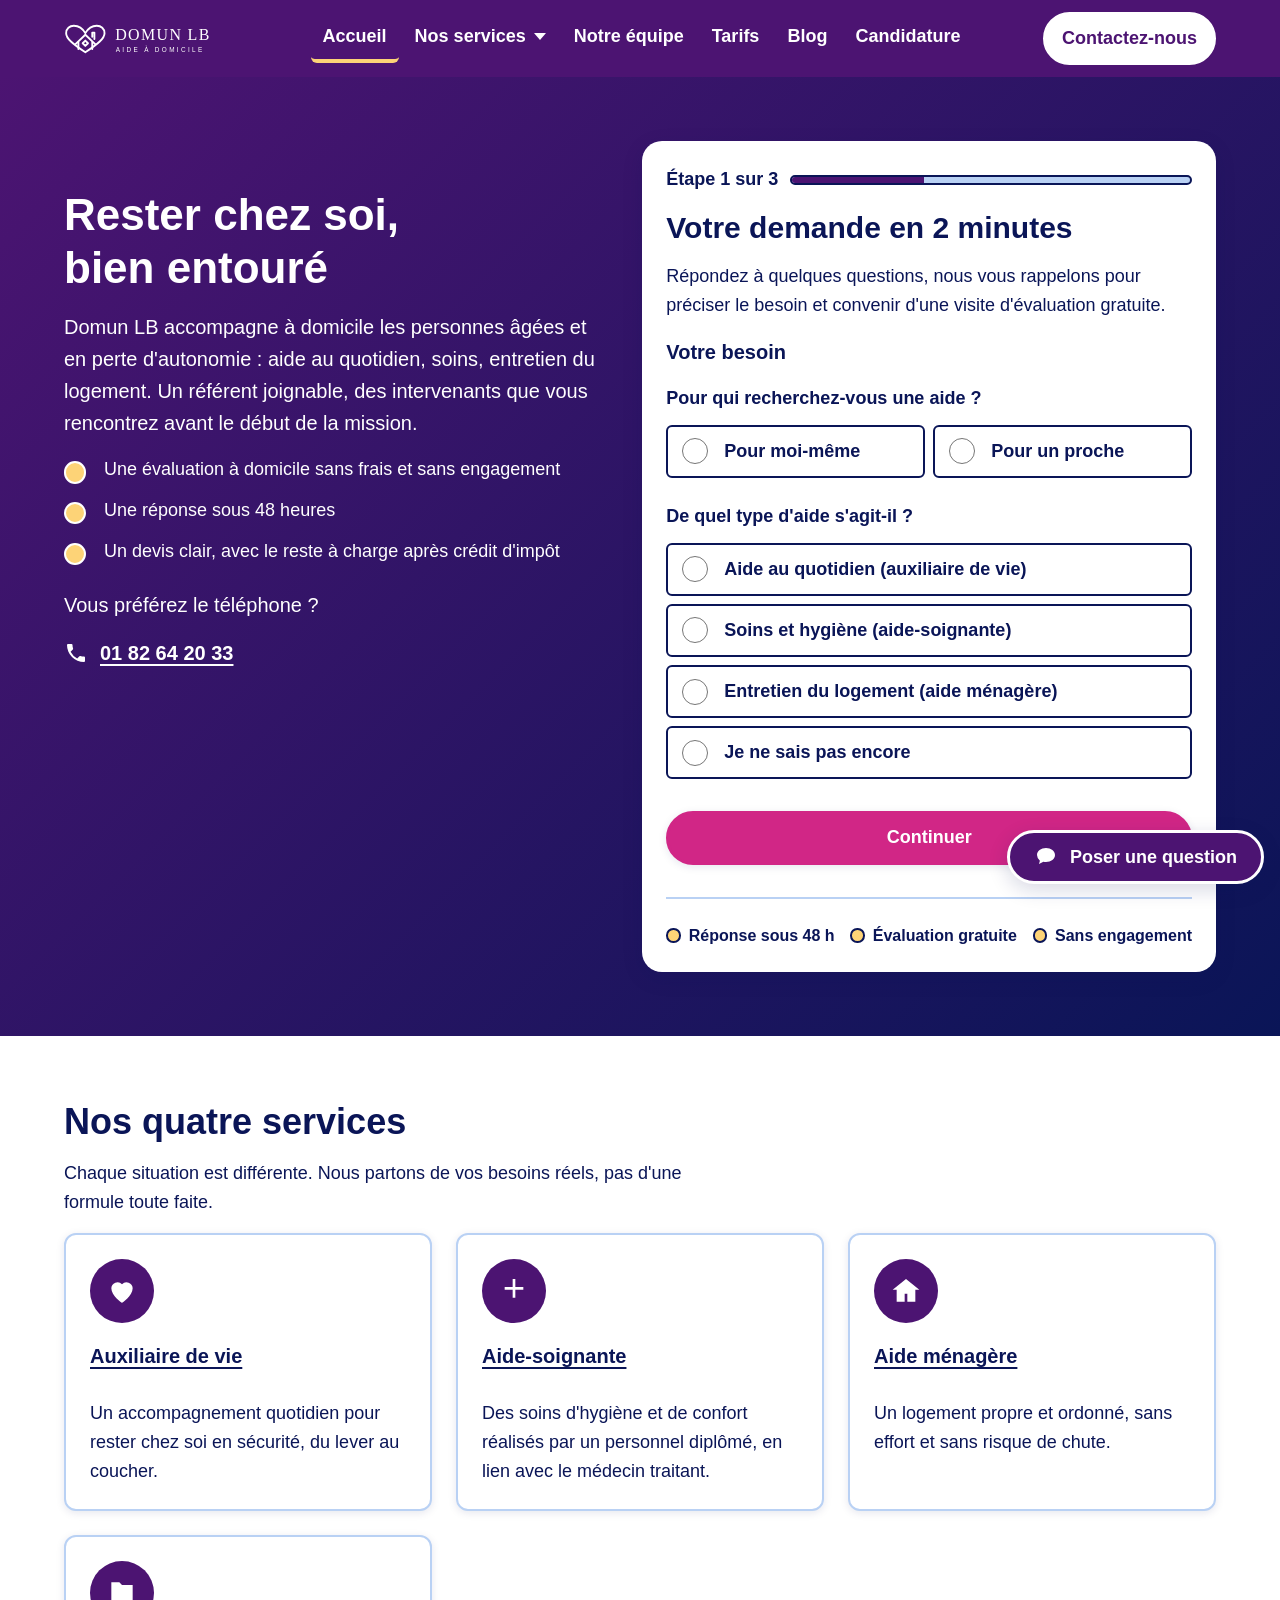
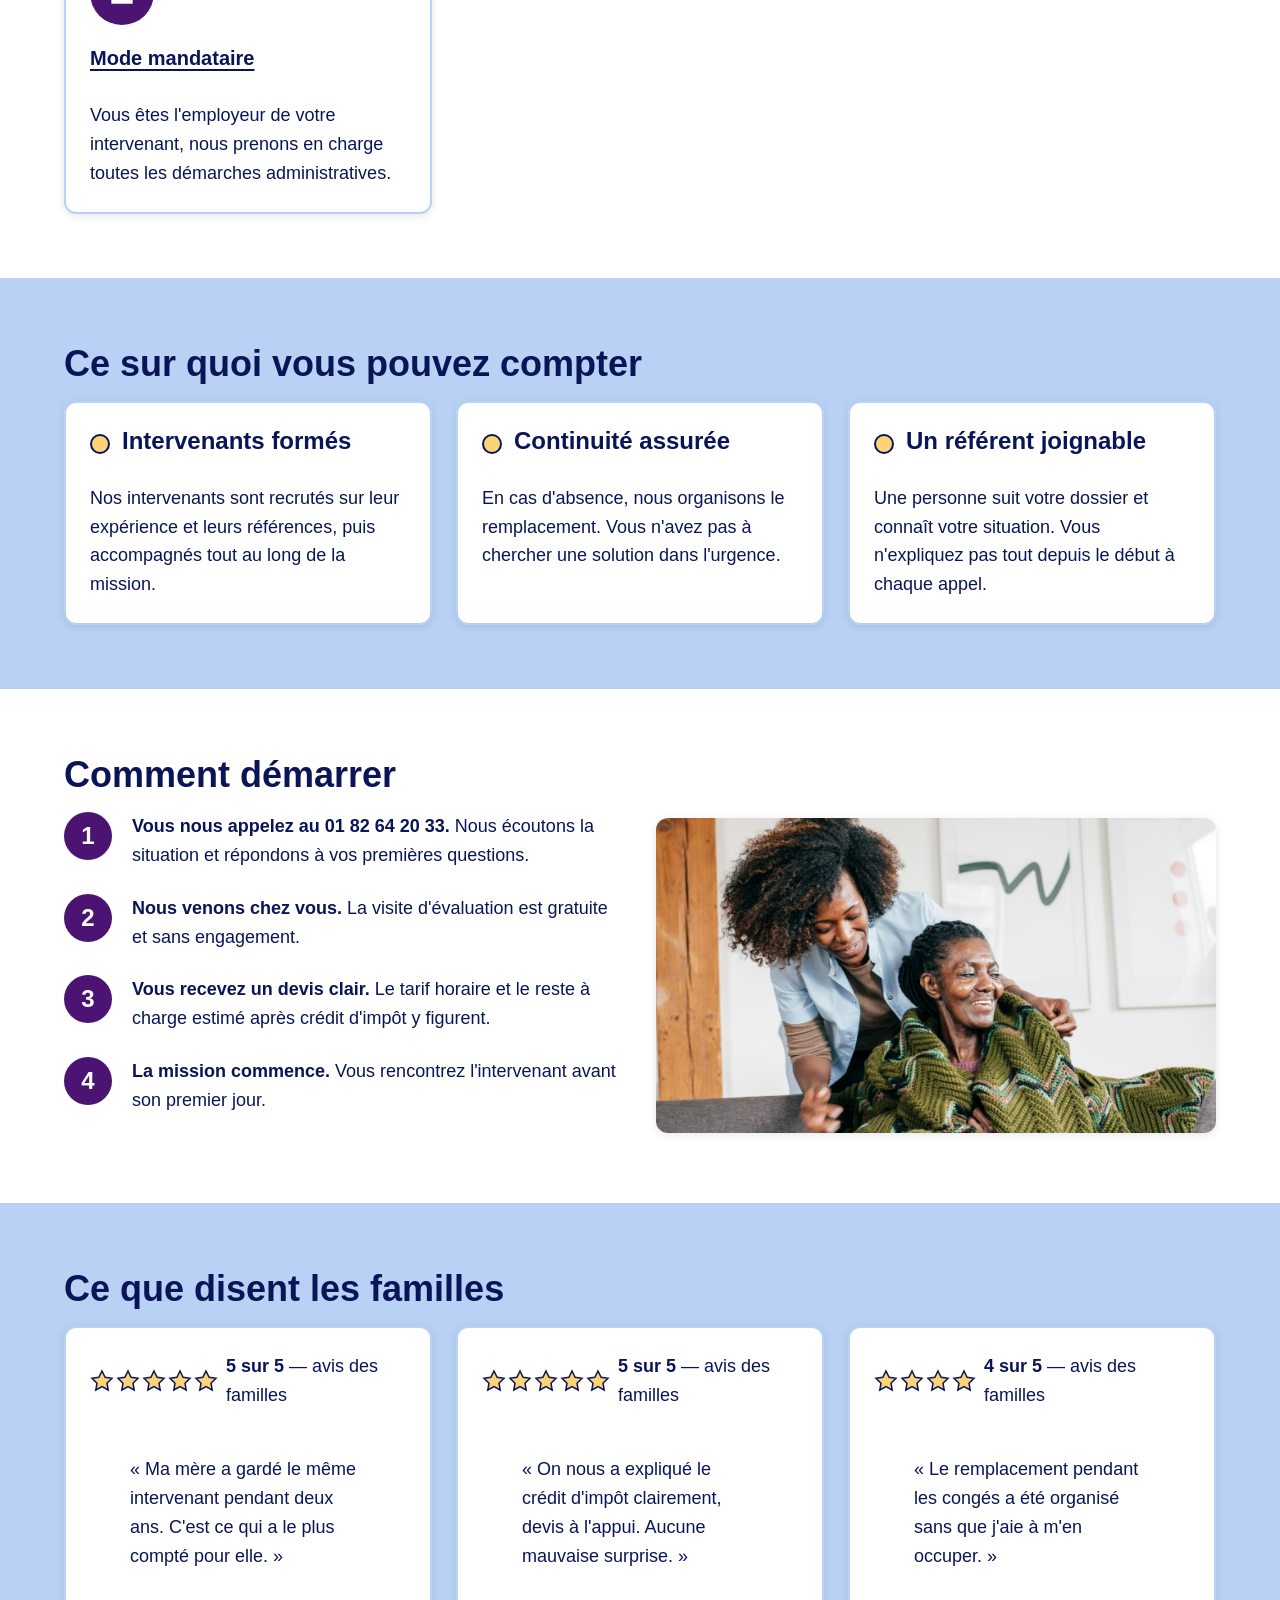
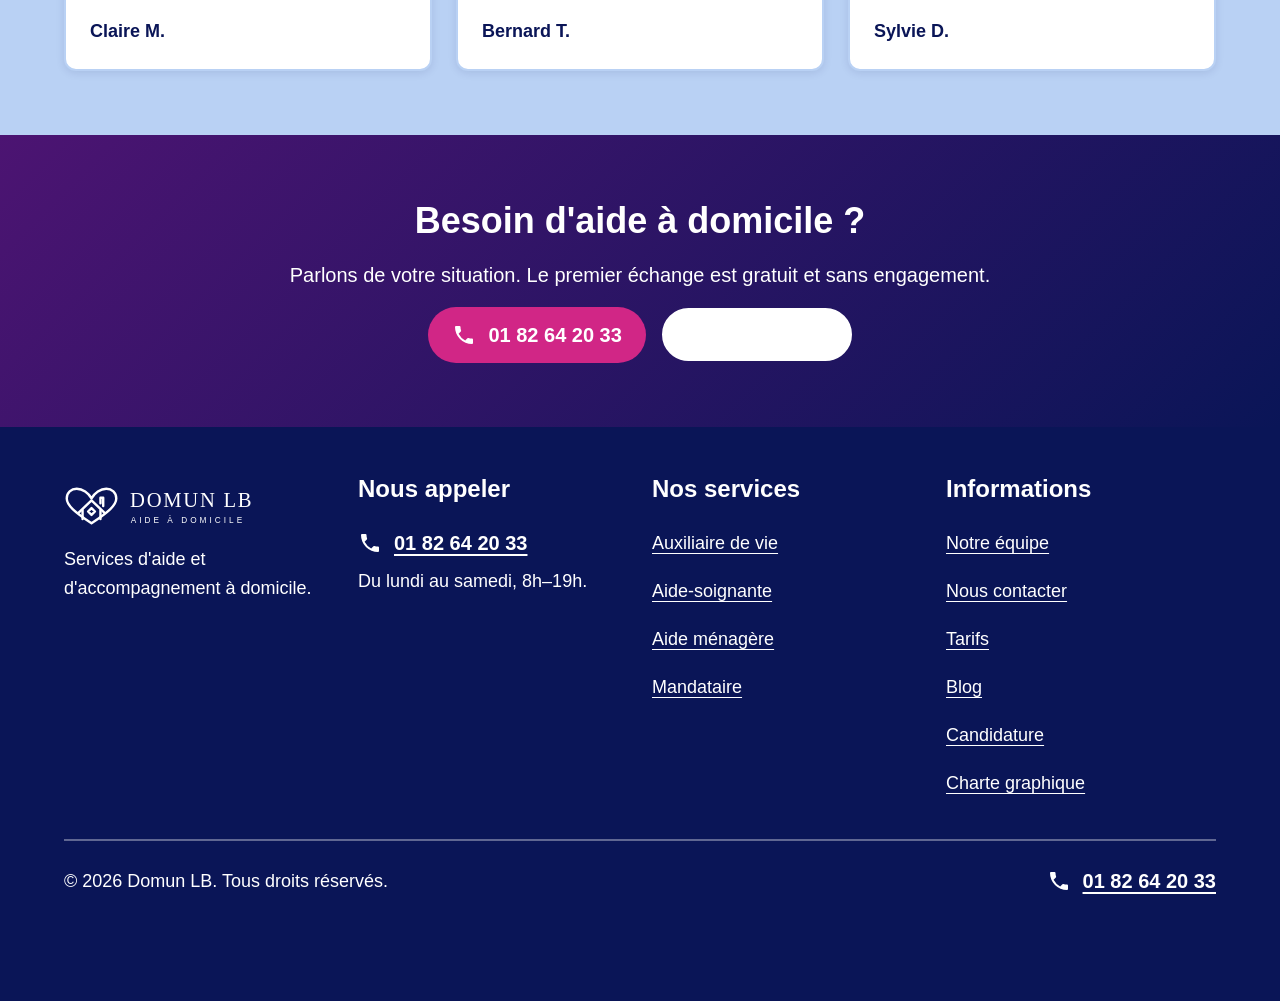
==== commit 18dbcf5e: "Photographies rangées dans assets/img/ et recadrage supprimé Les onze fichiers déposés à la racine d" ====
--- a/index.html
+++ b/index.html
@@ -5,7 +5,7 @@
 <meta name="viewport" content="width=device-width, initial-scale=1">
 <title>Aide à domicile pour personnes âgées | Domun LB</title>
 <meta name="description" content="Domun LB : auxiliaire de vie, aide-soignante, aide ménagère et mode mandataire. Évaluation à domicile gratuite. 01 82 64 20 33">
-<link rel="stylesheet" href="assets/css/domun.css?v=b53308977e">
+<link rel="stylesheet" href="assets/css/domun.css?v=77b17dba85">
 </head>
 <body>
 <a class="lien-evitement" href="#contenu">Aller au contenu principal</a>
@@ -371,8 +371,8 @@
     </p>
   </div>
 </div>
-<script src="assets/js/navigation.js?v=b53308977e" defer></script>
-<script src="assets/js/chat.js?v=b53308977e" defer></script>
-<script src="assets/js/qualification.js?v=b53308977e" defer></script>
+<script src="assets/js/navigation.js?v=77b17dba85" defer></script>
+<script src="assets/js/chat.js?v=77b17dba85" defer></script>
+<script src="assets/js/qualification.js?v=77b17dba85" defer></script>
 </body>
 </html>
--- a/assets/css/domun.css
+++ b/assets/css/domun.css
@@ -1280,11 +1280,8 @@
 .section--marque .media figcaption,
 .section--degrade .media figcaption { color: var(--texte-sur-marque); }
 
-/* Bandeau pleine largeur, pour une photographie qui ouvre une page. */
-.media--bandeau img {
-  aspect-ratio: 21 / 9;
-  border-radius: var(--rayon-l);
-}
-@media (max-width: 699px) {
-  .media--bandeau img { aspect-ratio: 3 / 2; }
-}
+/* Bandeau pleine largeur, pour une photographie qui ouvre une page.
+   Le rapport reste 16/9, celui des photographies fournies : un cadrage plus
+   large recouperait dans l'image et, sur la photographie d'équipe, coupait
+   les têtes des personnes debout et les torses de celles assises. */
+.media--bandeau img { border-radius: var(--rayon-l); }
